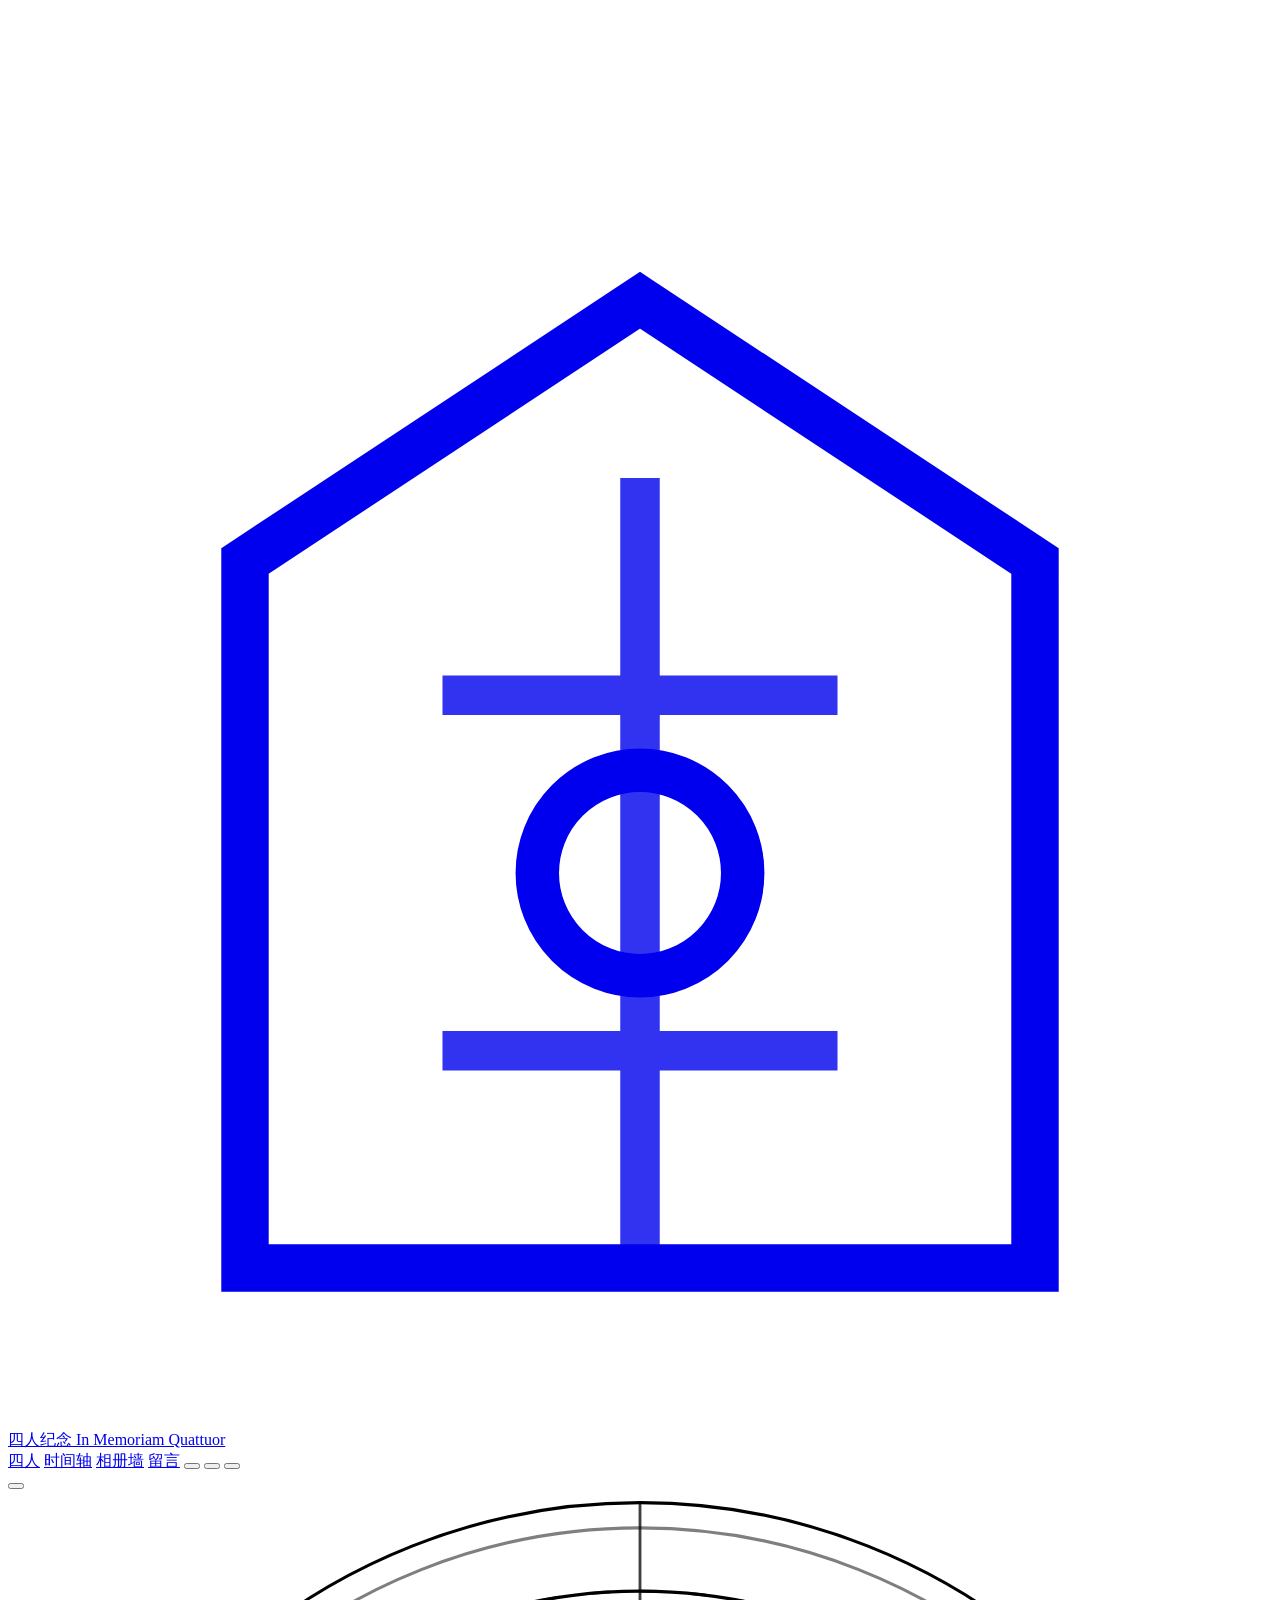
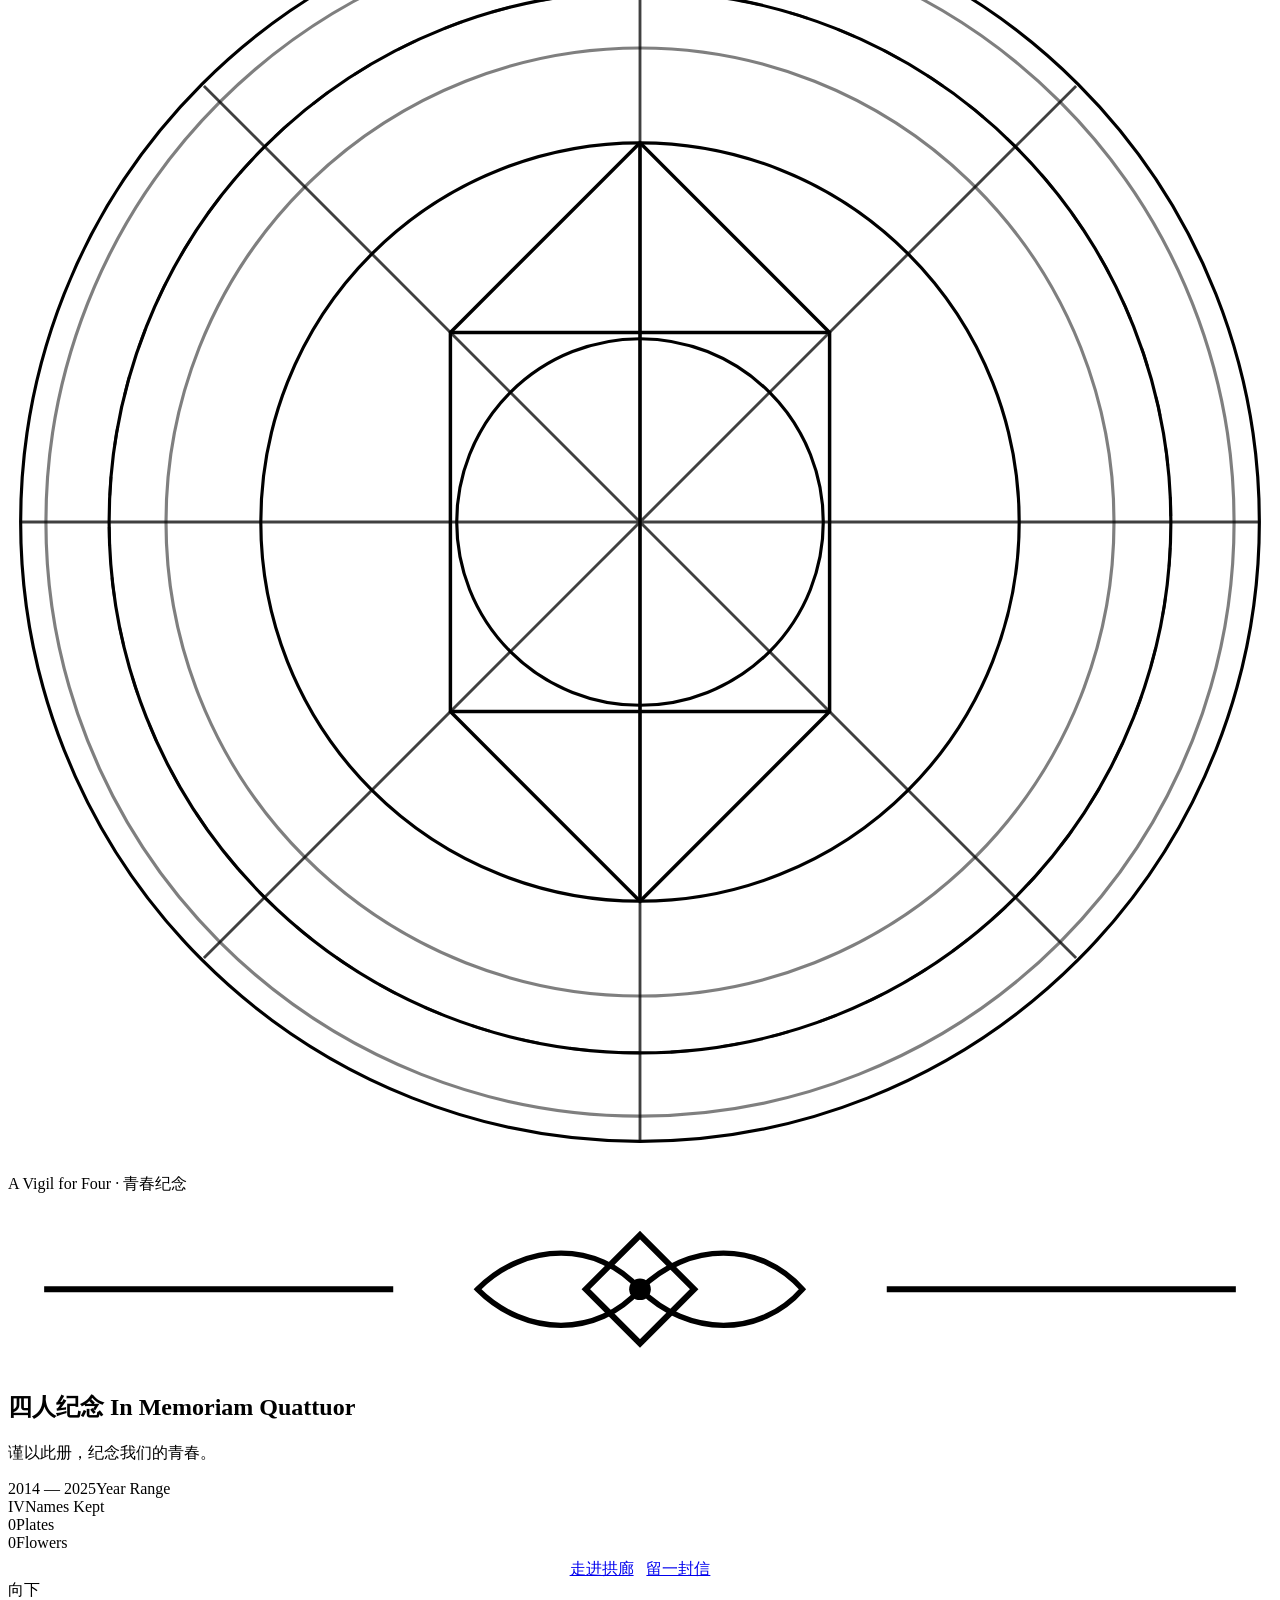
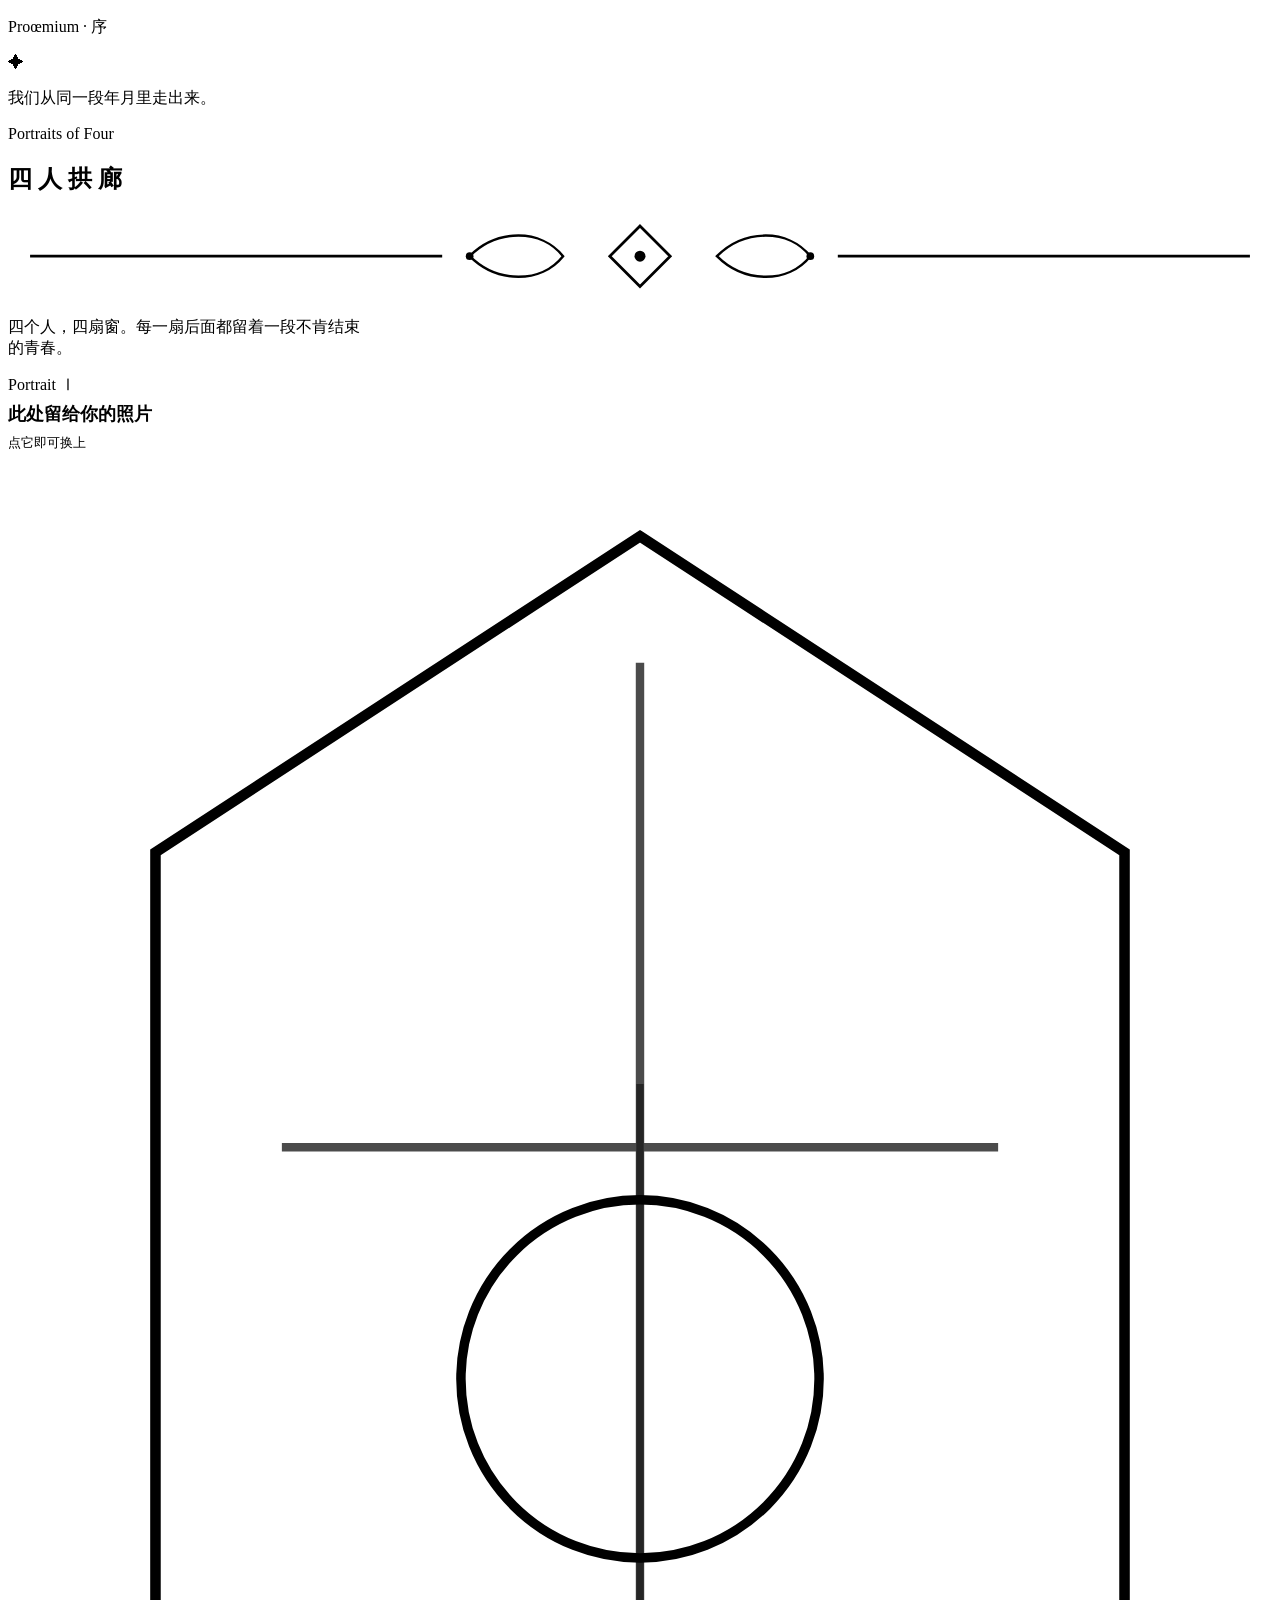
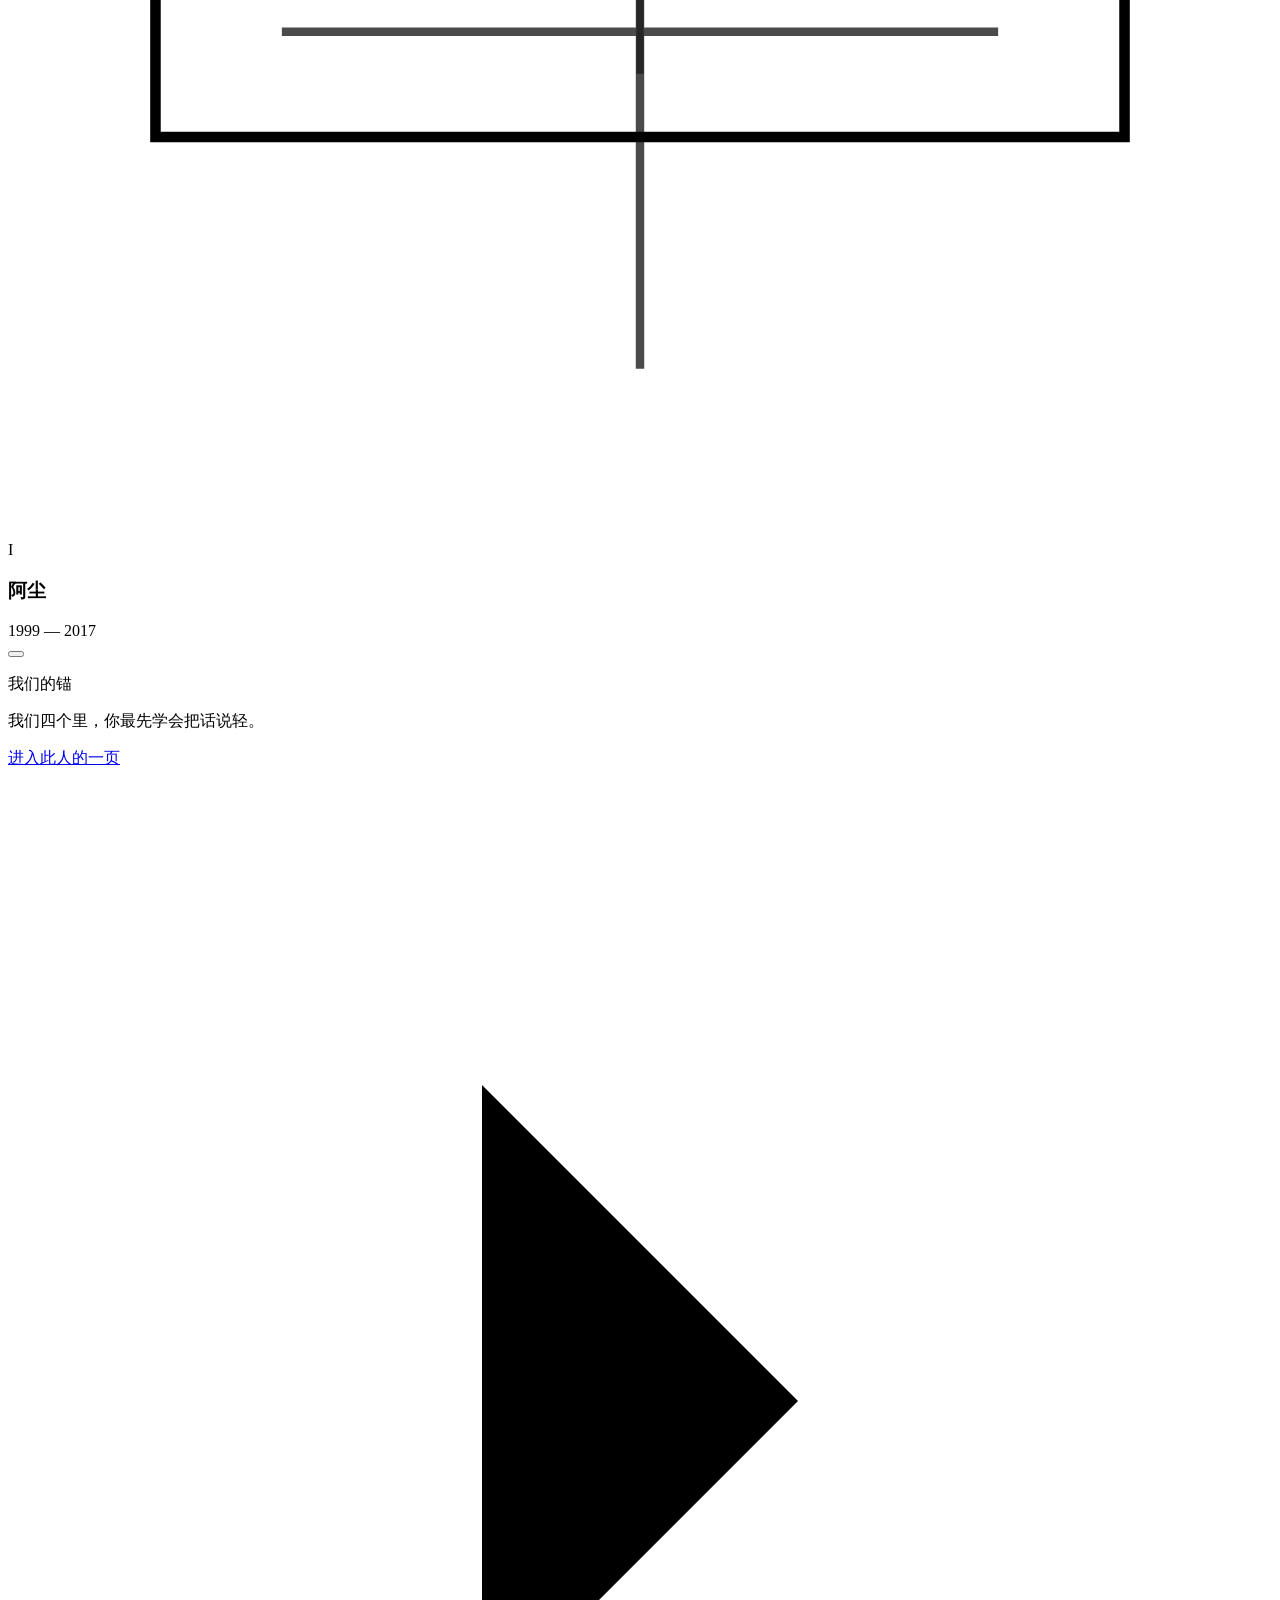
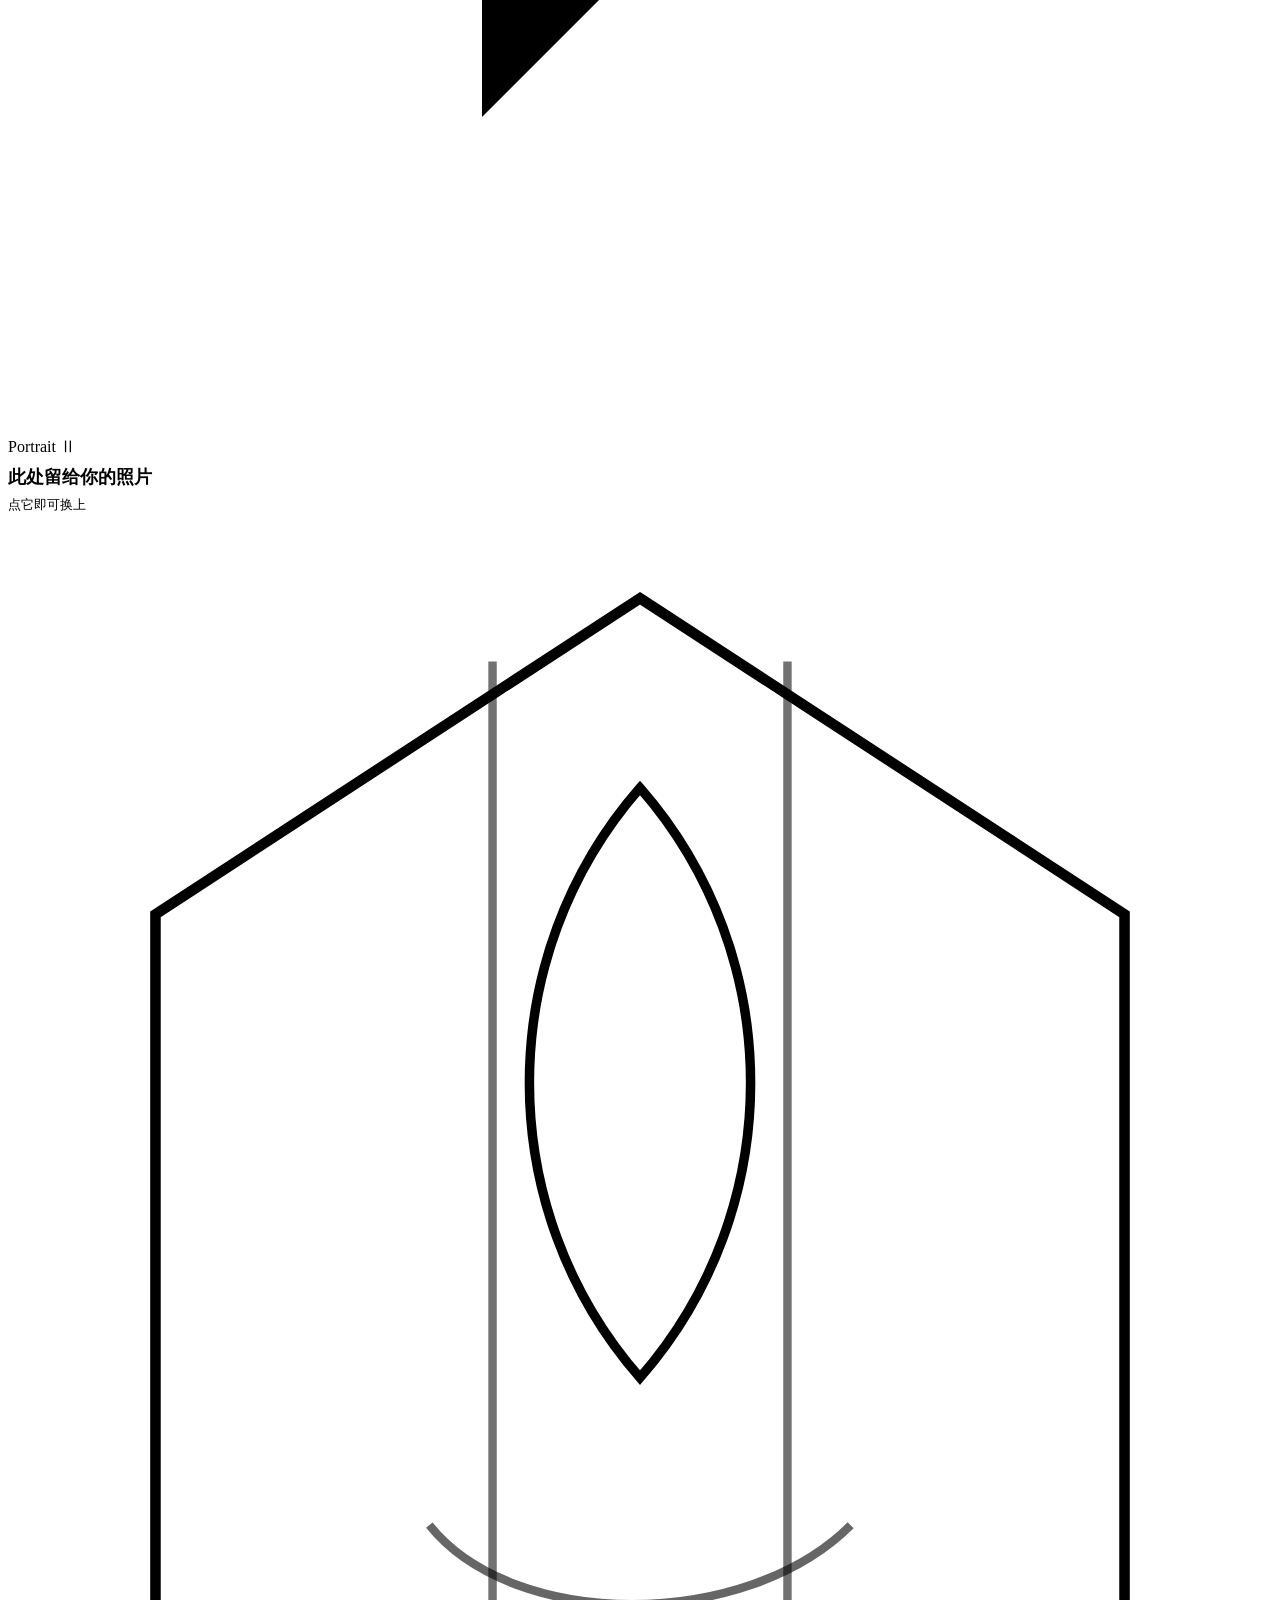
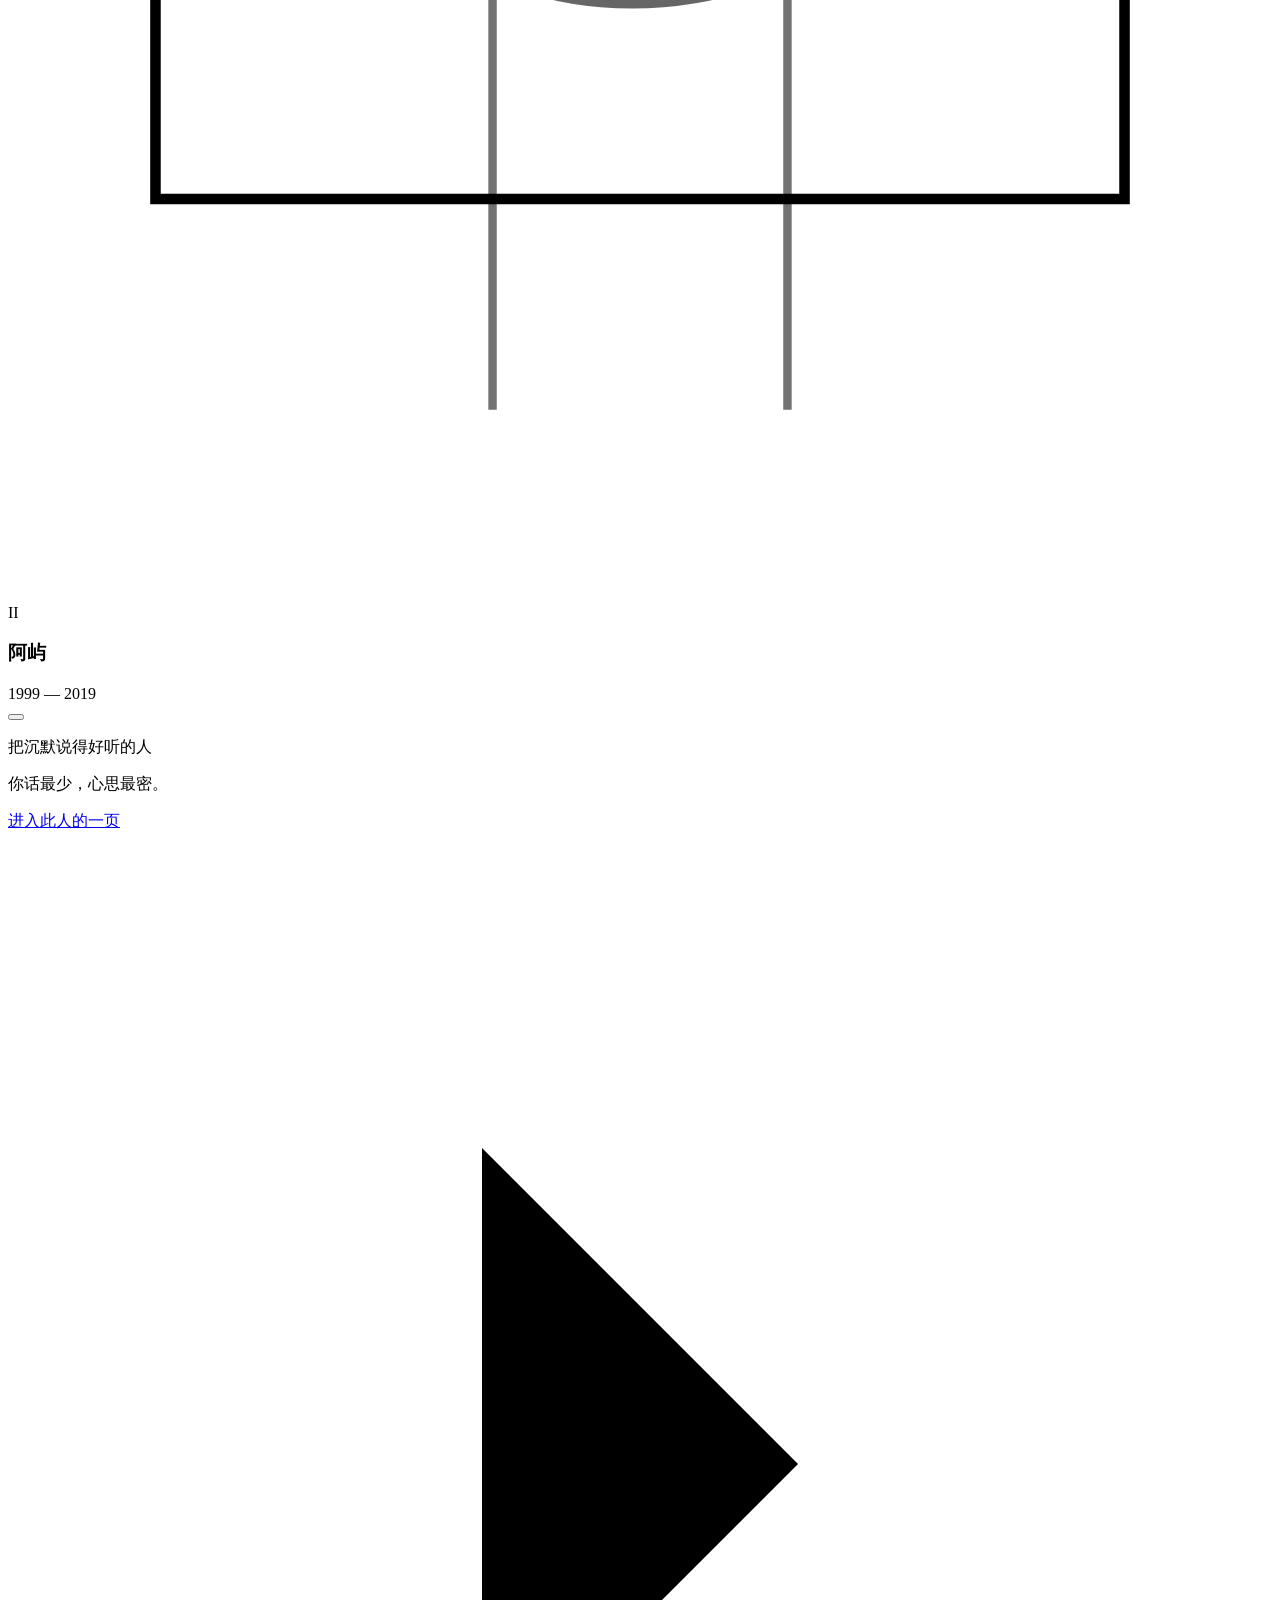
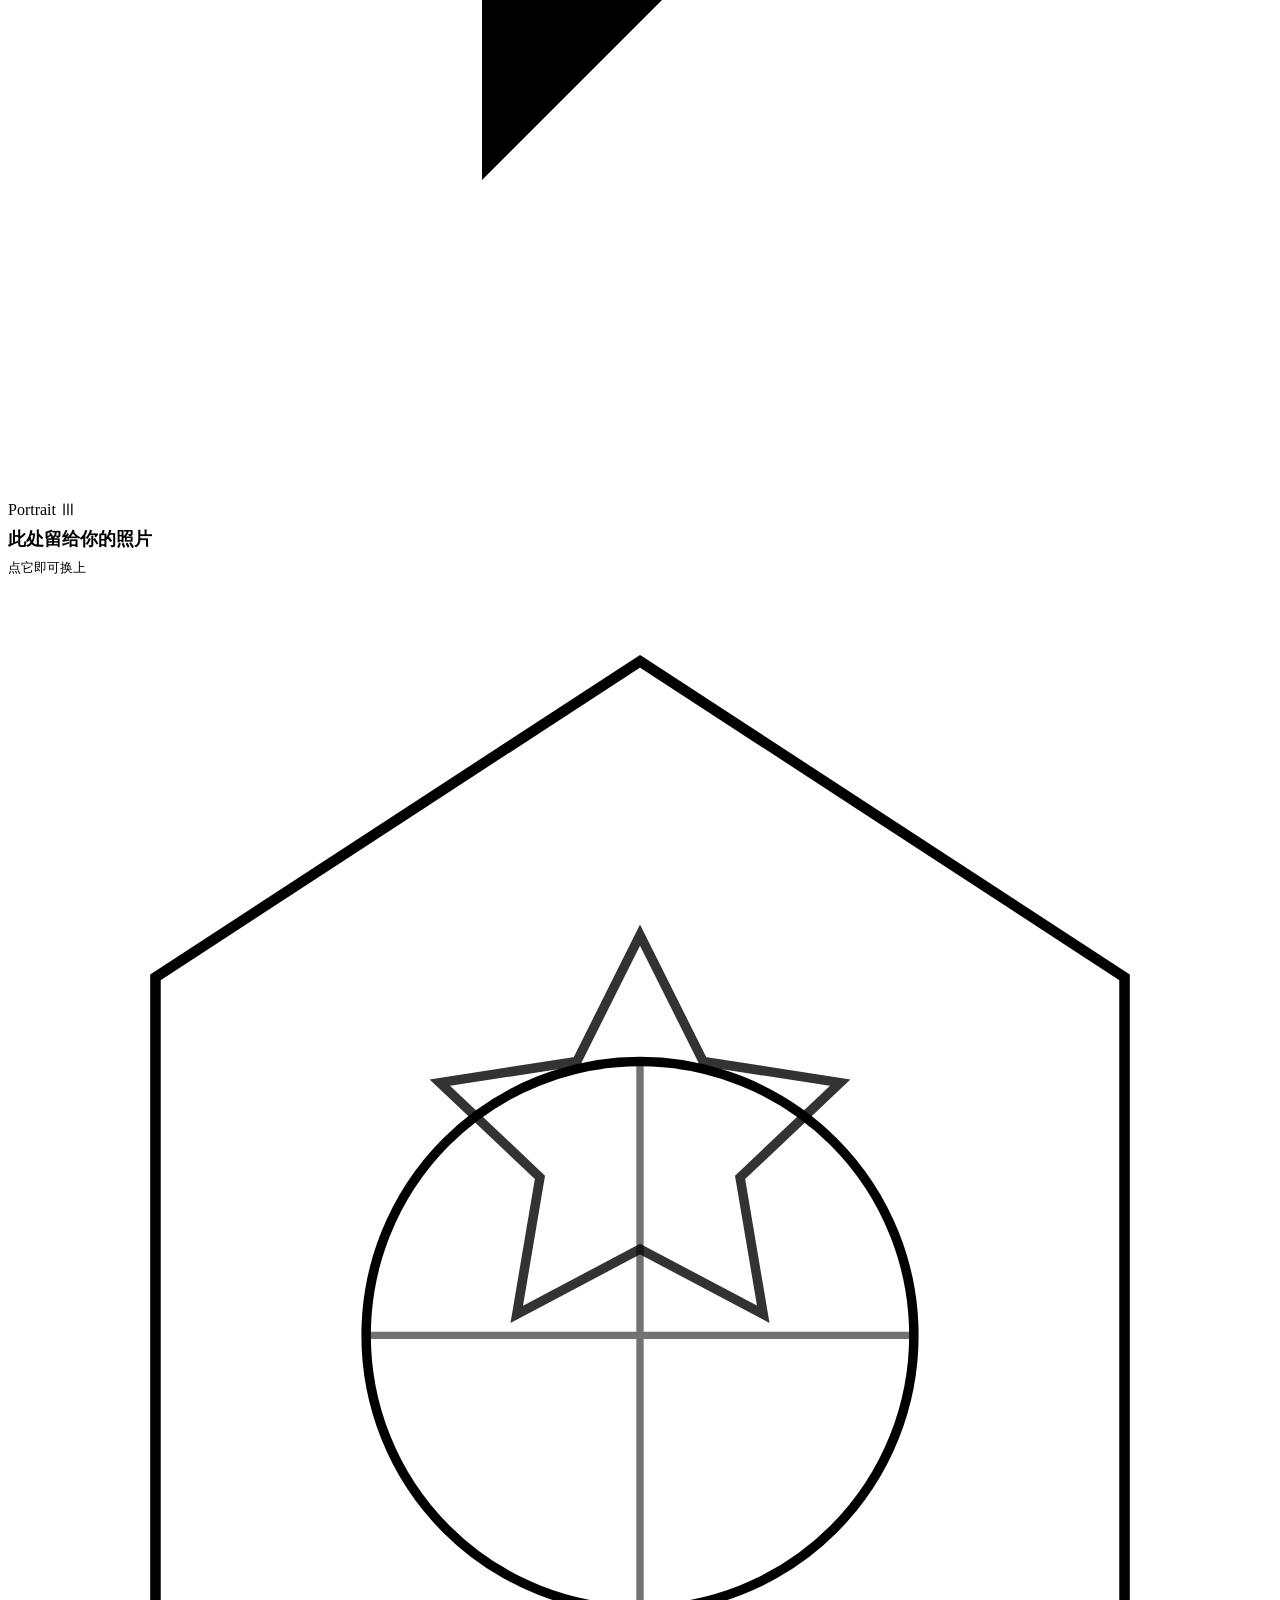
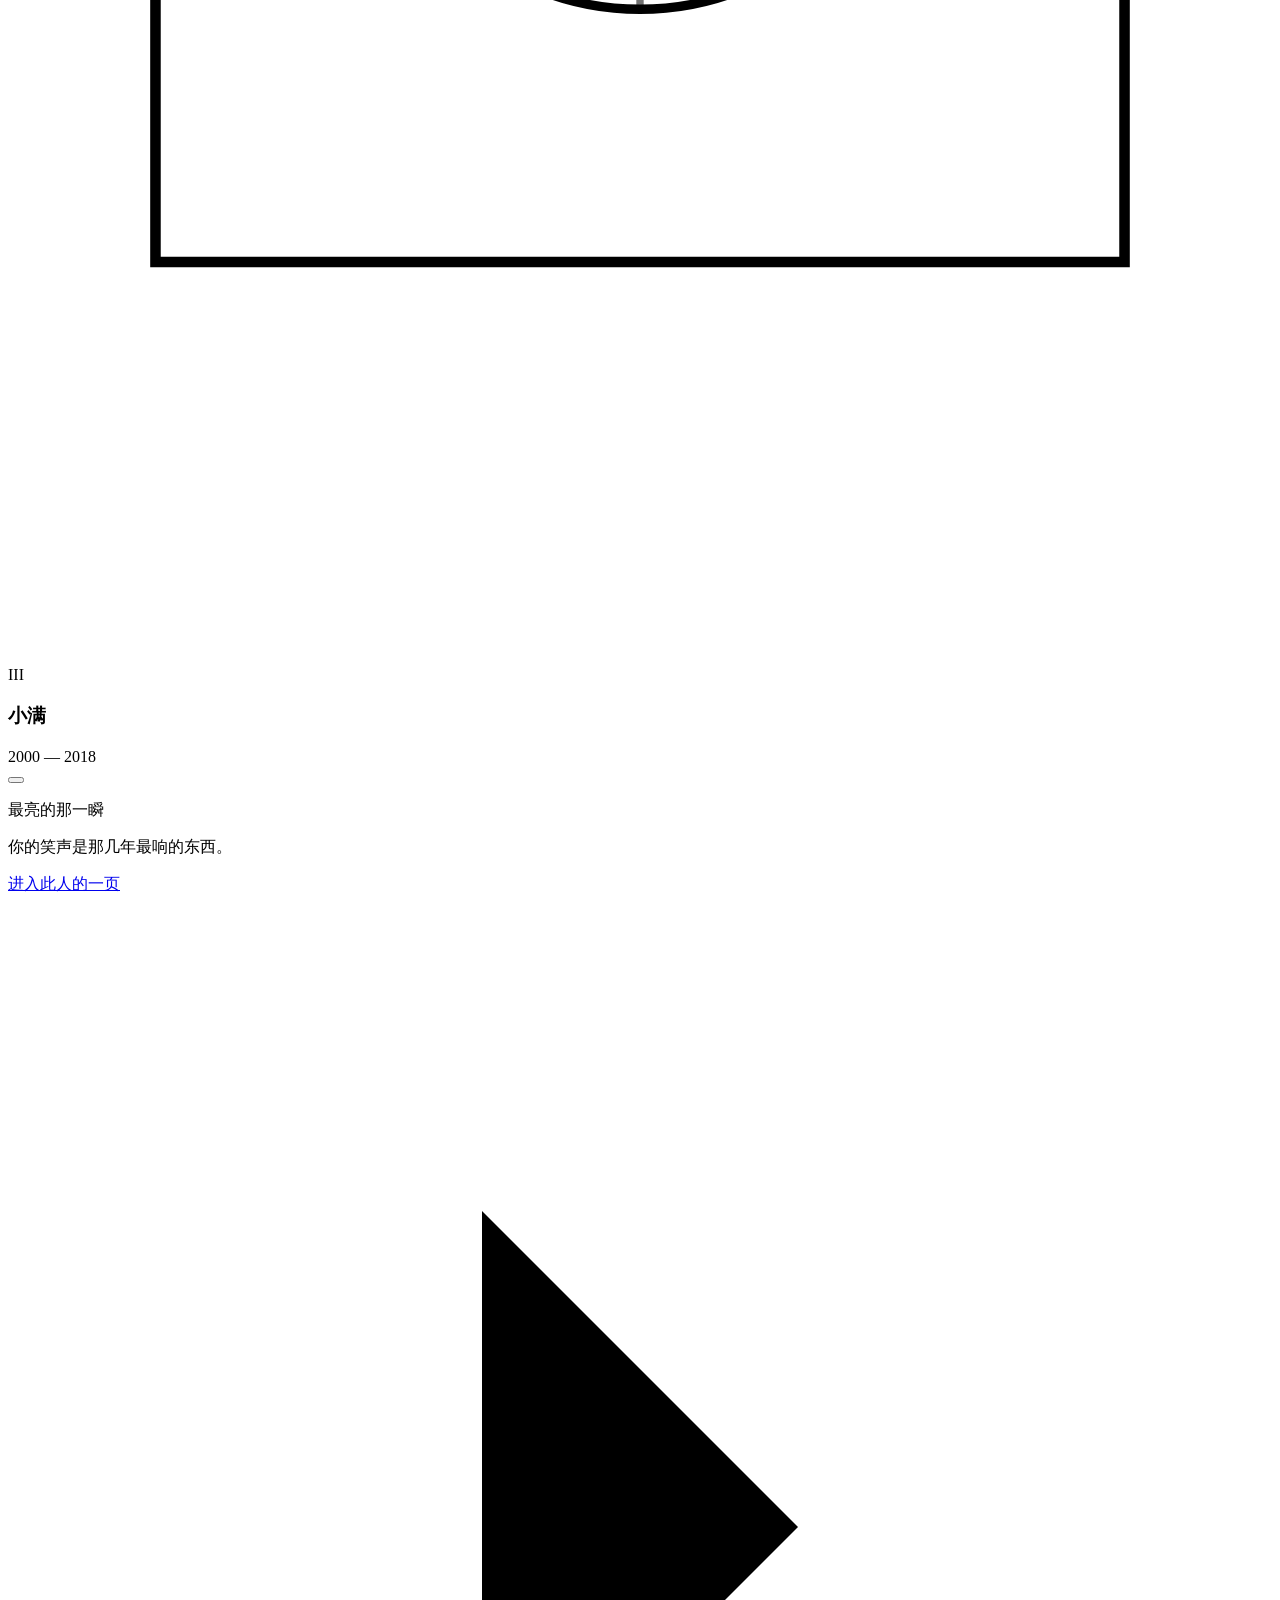
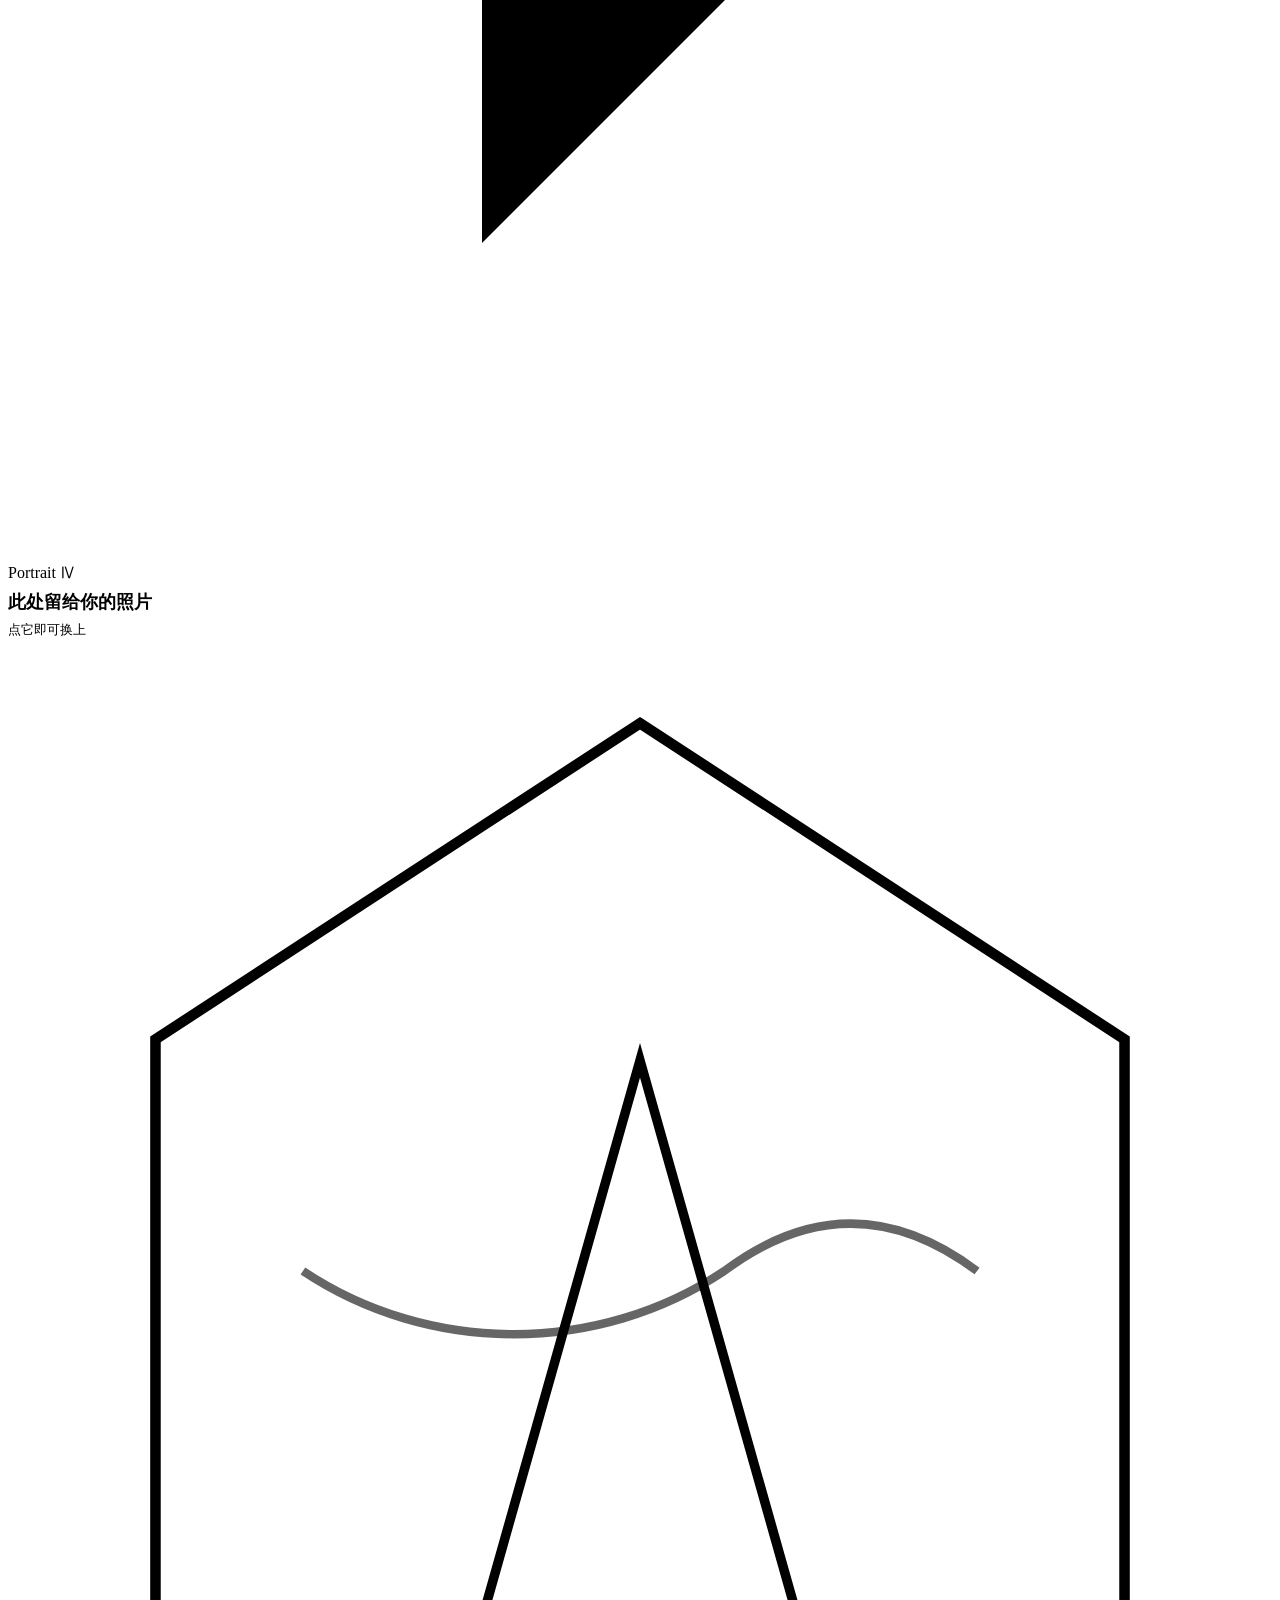
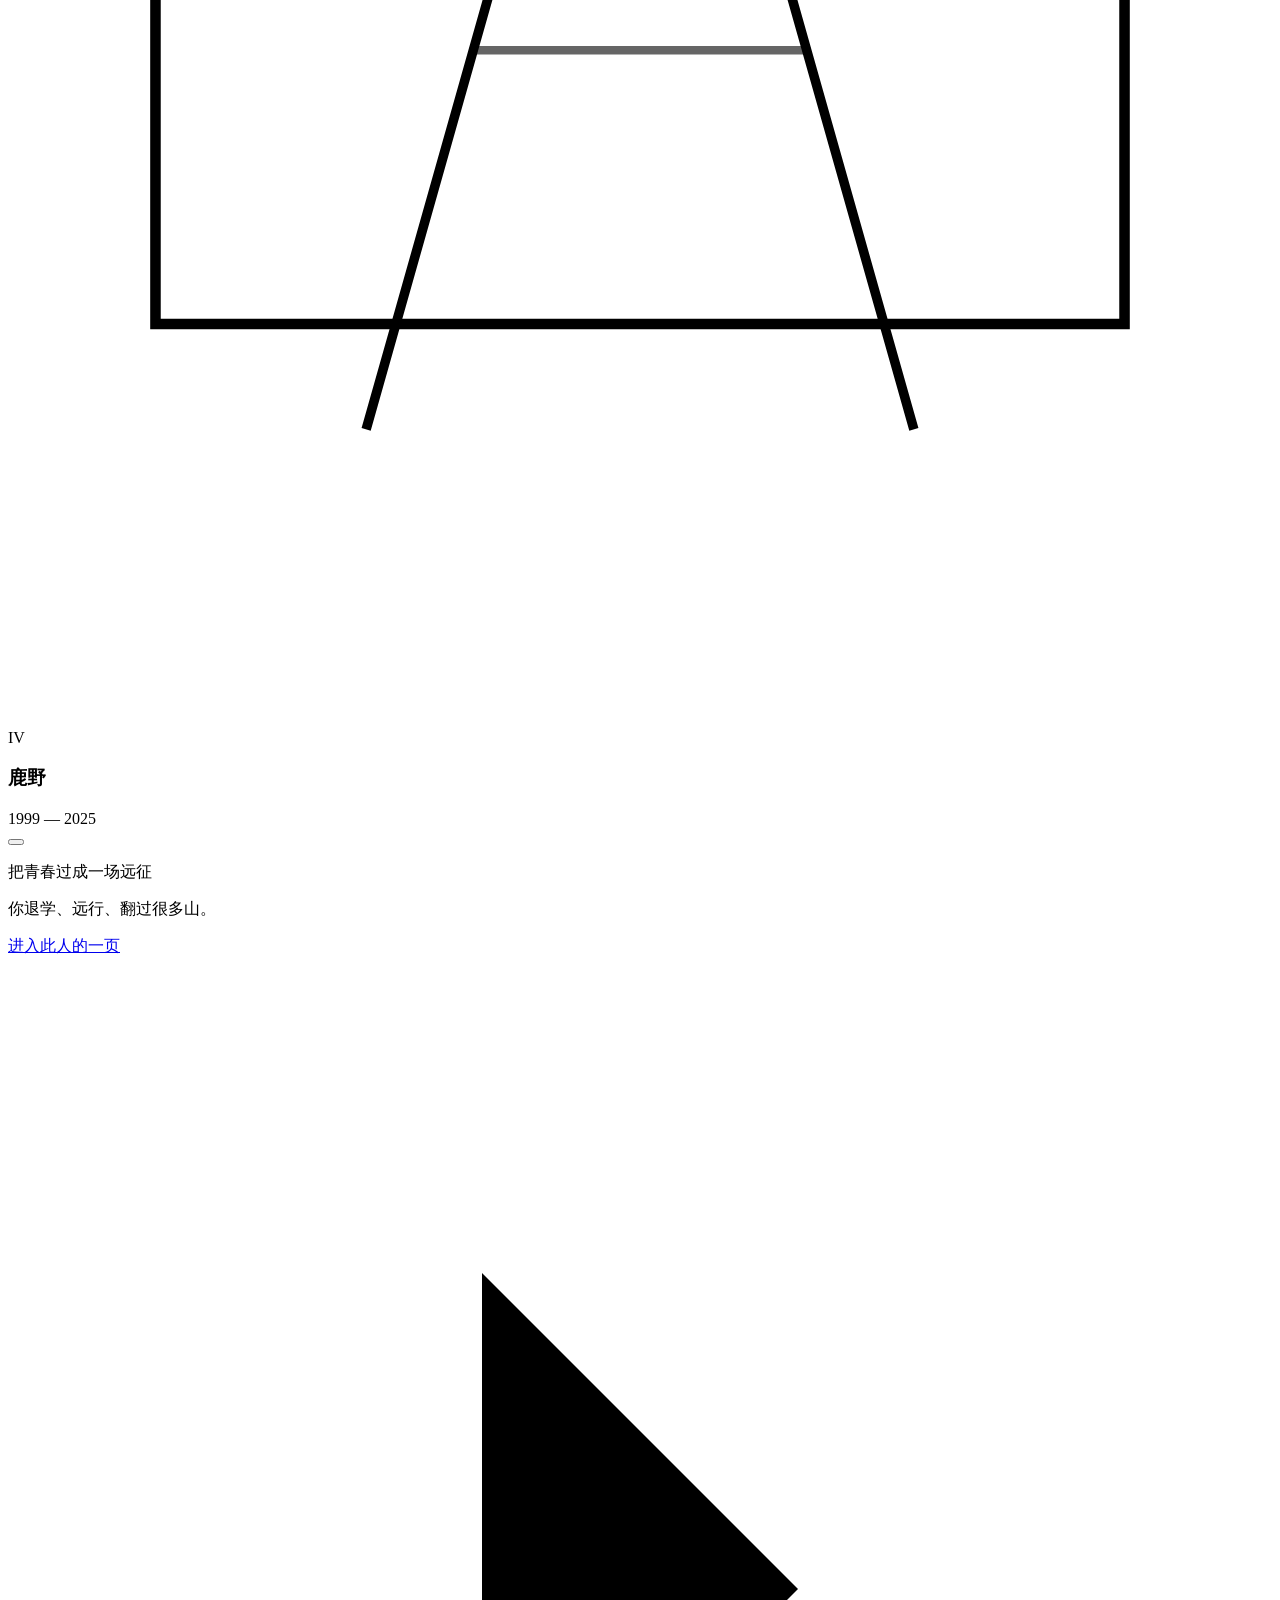
==== index.html @ 2986ec38 "四人纪念：哥特维多利亚风格的四人青春纪念站 纯静态、零依赖、可离线运行。包含四人拱廊、共同时间轴、瀑布相册墙、 留言与献花、个人页（肖像 / 专属时间轴 / 私人影音 / 唱片机）。  - 文字均可在" ====
<!DOCTYPE html>
<html lang="zh-CN" data-theme="dark">
<head>
<meta charset="utf-8">
<meta name="viewport" content="width=device-width, initial-scale=1">
<title>四人纪念 · 青春纪念册</title>
<meta name="description" content="为四个人、一段青春而建的纪念册：时间轴、相册墙、留言与献花。哥特维多利亚风格，可自行上传照片、视频与音乐。">
<meta name="color-scheme" content="dark light">
<link rel="icon" href="data:image/svg+xml,%3Csvg xmlns='http://www.w3.org/2000/svg' viewBox='0 0 32 32'%3E%3Crect width='32' height='32' fill='%2308070a'/%3E%3Cpath d='M16 5l9 6v16H7V11z' fill='none' stroke='%23c3a05a' stroke-width='1.4'/%3E%3Cpath d='M16 9v18M12 14h8' stroke='%23c3a05a' stroke-width='1.2'/%3E%3C/svg%3E">
<link rel="stylesheet" href="assets/css/fonts.css">
<link rel="stylesheet" href="assets/css/theme.css">
<link rel="stylesheet" href="assets/css/pages.css">
</head>
<body data-page="home">

<!-- ── 氛围层：烛光 / 浮尘 / 暗角 / 颗粒 ───────────────────────────── -->
<div class="lamp" aria-hidden="true"></div>
<canvas class="dust" aria-hidden="true"></canvas>
<div class="vignette" aria-hidden="true"></div>
<div class="grain" aria-hidden="true"></div>

<!-- ── 页头 ─────────────────────────────────────────────────────────── -->
<header class="masthead">
  <a class="brand" href="#top" aria-label="回到页首">
    <svg class="brand__mark" viewBox="0 0 32 32" aria-hidden="true">
      <path d="M16 3.5l10 6.6V28H6V10.1z" fill="none" stroke="currentColor" stroke-width="1.2"/>
      <path d="M16 8v20M11 13.5h10M11 22.5h10" stroke="currentColor" stroke-width="1" opacity=".8"/>
      <circle cx="16" cy="18" r="2.6" fill="none" stroke="currentColor" stroke-width="1.1"/>
    </svg>
    <span class="brand__txt">
      <span class="brand__cn" data-text="site.title">四人纪念</span>
      <span class="brand__en" data-text="site.titleEn">In Memoriam Quattuor</span>
    </span>
  </a>

  <nav class="nav" aria-label="主要导航">
    <a href="#four">四人</a>
    <a href="#timeline">时间轴</a>
    <a href="#gallery">相册墙</a>
    <a href="#letters">留言</a>
    <span class="nav__tools">
      <button class="icon-btn" type="button" data-ambient aria-label="管风琴氛围音（开关）"></button>
      <button class="icon-btn" type="button" data-theme-toggle aria-label="明暗主题"></button>
      <button class="icon-btn" type="button" data-edit-toggle aria-label="进入编辑模式"></button>
    </span>
  </nav>
  <button class="icon-btn nav__toggle" type="button" data-nav-toggle aria-label="展开导航"></button>
</header>

<main id="top">

  <!-- ── 首屏 ──────────────────────────────────────────────────────── -->
  <section class="hero">
    <div class="hero__bg" aria-hidden="true"></div>
    <svg class="hero__rose" viewBox="0 0 400 400" aria-hidden="true">
      <g fill="none" stroke="currentColor" stroke-width="1">
        <circle cx="200" cy="200" r="196"/><circle cx="200" cy="200" r="168"/><circle cx="200" cy="200" r="120"/><circle cx="200" cy="200" r="58"/>
        <circle cx="200" cy="200" r="188" stroke-opacity=".5"/><circle cx="200" cy="200" r="150" stroke-opacity=".5"/>
      </g>
      <g fill="none" stroke="currentColor" stroke-width=".9" stroke-opacity=".75">
        <path d="M200 4v392M4 200h392M62 62l276 276M338 62L62 338"/>
        <path d="M200 32a168 168 0 0 1 168 168 168 168 0 0 1-168 168A168 168 0 0 1 32 200 168 168 0 0 1 200 32Z" stroke-dasharray="6 10"/>
      </g>
      <g fill="none" stroke="currentColor" stroke-width="1.1">
        <path d="M200 80l60 60v120l-60 60-60-60V140z"/>
        <path d="M200 80v240M140 140h120M140 260h120"/>
      </g>
    </svg>

    <div class="hero__inner">
      <p class="eyebrow" data-text="site.eyebrow">A Vigil for Four · 青春纪念</p>

      <div class="orn orn--sm" aria-hidden="true">
        <svg viewBox="0 0 210 26">
          <path class="draw" d="M6 13h58M146 13h58" fill="none" stroke="currentColor" stroke-width="1"/>
          <path class="draw" d="M105 4l9 9-9 9-9-9z" fill="none" stroke="currentColor" stroke-width="1"/>
          <path class="draw draw--slow" d="M78 13c8-8 20-8 27 0-7 8-19 8-27 0ZM105 13c8-8 20-8 27 0-7 8-19 8-27 0Z" fill="none" stroke="currentColor" stroke-width=".9"/>
          <circle class="spark" cx="105" cy="13" r="1.8" fill="currentColor"/>
        </svg>
      </div>

      <h1 class="display display--xl display--gold hero__title">
        <span class="line" data-text="site.title">四人纪念</span>
        <span class="line line--2" data-text="site.titleEn">In Memoriam Quattuor</span>
      </h1>

      <p class="lead hero__lead" data-text="site.heroVerse">
        谨以此册，纪念我们的青春。
      </p>

      <div class="hero__meta">
        <div class="stat"><span class="stat__n" data-text="site.years">2014 — 2025</span><span class="stat__k">Year Range</span></div>
        <div class="stat"><span class="stat__n">IV</span><span class="stat__k">Names Kept</span></div>
        <div class="stat"><span class="stat__n" data-count-of="media">0</span><span class="stat__k">Plates</span></div>
        <div class="stat"><span class="stat__n" data-count-of="flowers">0</span><span class="stat__k">Flowers</span></div>
      </div>

      <div class="hero__actions" style="display:flex;gap:.8rem;flex-wrap:wrap;justify-content:center;margin-top:.4rem">
        <a class="btn btn--solid" href="#four">走进拱廊</a>
        <a class="btn btn--ghost" href="#letters">留一封信</a>
      </div>
    </div>

    <div class="scroll-cue" aria-hidden="true"><span class="mono">向下</span><span class="stem"></span></div>
  </section>

  <!-- ── 序 ──────────────────────────────────────────────────────── -->
  <section class="section section--tight">
    <div class="wrap wrap--narrow txt-center reveal">
      <p class="mono">Proœmium · 序</p>
      <div class="fleuron" aria-hidden="true">✦</div>
      <p class="lead lede-drop" data-text="site.story" style="text-align:left">
        我们从同一段年月里走出来。
      </p>
    </div>
  </section>

  <!-- ── 四人拱廊 ────────────────────────────────────────────────── -->
  <section class="section" id="four">
    <div class="wrap wrap--wide">
      <div class="section__head reveal">
        <p class="eyebrow">Portraits of Four</p>
        <h2 class="display display--lg display--gold">四 人 拱 廊</h2>
        <div class="orn" aria-hidden="true">
          <svg viewBox="0 0 460 30">
            <path class="draw" d="M8 15h150M302 15h150" fill="none" stroke="currentColor" stroke-width="1"/>
            <path class="draw" d="M230 4l11 11-11 11-11-11z" fill="none" stroke="currentColor" stroke-width="1"/>
            <path class="draw draw--slow" d="M168 15c10-10 26-10 34 0-8 10-24 10-34 0ZM258 15c10-10 26-10 34 0-8 10-24 10-34 0Z" fill="none" stroke="currentColor" stroke-width=".9"/>
            <circle class="spark" cx="230" cy="15" r="2" fill="currentColor"/>
            <circle class="spark spark--2" cx="168" cy="15" r="1.4" fill="currentColor"/>
            <circle class="spark spark--3" cx="292" cy="15" r="1.4" fill="currentColor"/>
          </svg>
        </div>
        <p class="lead" style="max-width:44ch">四个人，四扇窗。每一扇后面都留着一段不肯结束的青春。</p>
      </div>

      <div class="gallery">
        <!-- Ⅰ -->
        <div class="gallery__item reveal reveal--scale" data-index="Ⅰ">
          <article class="card">
            <div class="card__arch arch framed" data-portrait="p1" role="img" aria-label="阿尘的肖像位">
              <span class="corner tr"></span><span class="corner bl"></span>
              <div class="arch__media photo-filter" data-portrait-media>
                <div class="arch__empty" data-portrait-hint>
                  <div>
                    <div class="mono">Portrait Ⅰ</div>
                    <strong class="inscription" style="font-size:1.1rem;display:block;margin:.4rem 0">此处留给你的照片</strong>
                    <small class="mono">点它即可换上</small>
                  </div>
                </div>
              </div>
              <svg class="card__glyph" viewBox="0 0 120 160" aria-hidden="true">
                <path d="M60 8l46 30v84H14V38z" fill="none" stroke="currentColor" stroke-width="1"/>
                <path d="M60 20v124M26 66h68M26 112h68" stroke="currentColor" stroke-width=".8" opacity=".7"/>
                <circle cx="60" cy="88" r="17" fill="none" stroke="currentColor" stroke-width=".9"/>
                <path d="M60 60v56" stroke="currentColor" stroke-width=".7" opacity=".5"/>
              </svg>
              <div class="card__veil"></div>
              <div class="card__nameplate">
                <div class="card__num rom" data-text="people.p1.sigil">I</div>
                <h3 class="card__name" data-edit="people.p1.name" data-single>阿尘</h3>
                <div class="card__name-en"><span data-text="people.p1.dates">1999 — 2017</span></div>
              </div>
              <button class="icon-btn card__edit" type="button" data-portrait-edit="p1" aria-label="更换这张肖像"></button>
            </div>
            <div class="card__body">
              <p class="card__epithet" data-edit="people.p1.epithet" data-single>我们的锚</p>
              <p class="card__words" data-edit="people.p1.words">我们四个里，你最先学会把话说轻。</p>
              <div class="card__foot">
                <a class="card__link" href="person.html?id=p1">进入此人的一页 <svg class="ico" viewBox="0 0 24 24" aria-hidden="true"><path d="M9 6l6 6-6 6"/></svg></a>
              </div>
            </div>
          </article>
        </div>

        <!-- Ⅱ -->
        <div class="gallery__item reveal reveal--scale" data-index="Ⅱ">
          <article class="card">
            <div class="card__arch arch framed" data-portrait="p2" role="img" aria-label="阿屿的肖像位">
              <span class="corner tr"></span><span class="corner bl"></span>
              <div class="arch__media photo-filter" data-portrait-media>
                <div class="arch__empty" data-portrait-hint>
                  <div>
                    <div class="mono">Portrait Ⅱ</div>
                    <strong class="inscription" style="font-size:1.1rem;display:block;margin:.4rem 0">此处留给你的照片</strong>
                    <small class="mono">点它即可换上</small>
                  </div>
                </div>
              </div>
              <svg class="card__glyph" viewBox="0 0 120 160" aria-hidden="true">
                <path d="M60 8l46 30v84H14V38z" fill="none" stroke="currentColor" stroke-width="1"/>
                <path d="M46 14v128M74 14v128" stroke="currentColor" stroke-width=".8" opacity=".55"/>
                <path d="M60 26c14 16 14 40 0 56-14-16-14-40 0-56Z" fill="none" stroke="currentColor" stroke-width=".9"/>
                <path d="M40 96c8 10 30 10 40 0" fill="none" stroke="currentColor" stroke-width=".8" opacity=".6"/>
              </svg>
              <div class="card__veil"></div>
              <div class="card__nameplate">
                <div class="card__num rom" data-text="people.p2.sigil">II</div>
                <h3 class="card__name" data-edit="people.p2.name" data-single>阿屿</h3>
                <div class="card__name-en"><span data-text="people.p2.dates">1999 — 2019</span></div>
              </div>
              <button class="icon-btn card__edit" type="button" data-portrait-edit="p2" aria-label="更换这张肖像"></button>
            </div>
            <div class="card__body">
              <p class="card__epithet" data-edit="people.p2.epithet" data-single>把沉默说得好听的人</p>
              <p class="card__words" data-edit="people.p2.words">你话最少，心思最密。</p>
              <div class="card__foot">
                <a class="card__link" href="person.html?id=p2">进入此人的一页 <svg class="ico" viewBox="0 0 24 24" aria-hidden="true"><path d="M9 6l6 6-6 6"/></svg></a>
              </div>
            </div>
          </article>
        </div>

        <!-- Ⅲ -->
        <div class="gallery__item reveal reveal--scale" data-index="Ⅲ">
          <article class="card">
            <div class="card__arch arch framed" data-portrait="p3" role="img" aria-label="小满的肖像位">
              <span class="corner tr"></span><span class="corner bl"></span>
              <div class="arch__media photo-filter" data-portrait-media>
                <div class="arch__empty" data-portrait-hint>
                  <div>
                    <div class="mono">Portrait Ⅲ</div>
                    <strong class="inscription" style="font-size:1.1rem;display:block;margin:.4rem 0">此处留给你的照片</strong>
                    <small class="mono">点它即可换上</small>
                  </div>
                </div>
              </div>
              <svg class="card__glyph" viewBox="0 0 120 160" aria-hidden="true">
                <path d="M60 8l46 30v84H14V38z" fill="none" stroke="currentColor" stroke-width="1"/>
                <circle cx="60" cy="72" r="26" fill="none" stroke="currentColor" stroke-width=".9"/>
                <path d="M60 46v52M34 72h52" stroke="currentColor" stroke-width=".7" opacity=".55"/>
                <path d="M60 34l6 12 13 2-9.5 9 2.2 13-11.7-6.2L48.3 70l2.2-13-9.5-9 13-2z" fill="none" stroke="currentColor" stroke-width=".9" opacity=".8"/>
              </svg>
              <div class="card__veil"></div>
              <div class="card__nameplate">
                <div class="card__num rom" data-text="people.p3.sigil">III</div>
                <h3 class="card__name" data-edit="people.p3.name" data-single>小满</h3>
                <div class="card__name-en"><span data-text="people.p3.dates">2000 — 2018</span></div>
              </div>
              <button class="icon-btn card__edit" type="button" data-portrait-edit="p3" aria-label="更换这张肖像"></button>
            </div>
            <div class="card__body">
              <p class="card__epithet" data-edit="people.p3.epithet" data-single>最亮的那一瞬</p>
              <p class="card__words" data-edit="people.p3.words">你的笑声是那几年最响的东西。</p>
              <div class="card__foot">
                <a class="card__link" href="person.html?id=p3">进入此人的一页 <svg class="ico" viewBox="0 0 24 24" aria-hidden="true"><path d="M9 6l6 6-6 6"/></svg></a>
              </div>
            </div>
          </article>
        </div>

        <!-- Ⅳ -->
        <div class="gallery__item reveal reveal--scale" data-index="Ⅳ">
          <article class="card">
            <div class="card__arch arch framed" data-portrait="p4" role="img" aria-label="鹿野的肖像位">
              <span class="corner tr"></span><span class="corner bl"></span>
              <div class="arch__media photo-filter" data-portrait-media>
                <div class="arch__empty" data-portrait-hint>
                  <div>
                    <div class="mono">Portrait Ⅳ</div>
                    <strong class="inscription" style="font-size:1.1rem;display:block;margin:.4rem 0">此处留给你的照片</strong>
                    <small class="mono">点它即可换上</small>
                  </div>
                </div>
              </div>
              <svg class="card__glyph" viewBox="0 0 120 160" aria-hidden="true">
                <path d="M60 8l46 30v84H14V38z" fill="none" stroke="currentColor" stroke-width="1"/>
                <path d="M34 132L60 40l26 92" fill="none" stroke="currentColor" stroke-width=".9"/>
                <path d="M44 96h32" stroke="currentColor" stroke-width=".8" opacity=".6"/>
                <path d="M28 60c12 8 28 8 40 0 8-6 16-6 24 0" fill="none" stroke="currentColor" stroke-width=".8" opacity=".6"/>
              </svg>
              <div class="card__veil"></div>
              <div class="card__nameplate">
                <div class="card__num rom" data-text="people.p4.sigil">IV</div>
                <h3 class="card__name" data-edit="people.p4.name" data-single>鹿野</h3>
                <div class="card__name-en"><span data-text="people.p4.dates">1999 — 2025</span></div>
              </div>
              <button class="icon-btn card__edit" type="button" data-portrait-edit="p4" aria-label="更换这张肖像"></button>
            </div>
            <div class="card__body">
              <p class="card__epithet" data-edit="people.p4.epithet" data-single>把青春过成一场远征</p>
              <p class="card__words" data-edit="people.p4.words">你退学、远行、翻过很多山。</p>
              <div class="card__foot">
                <a class="card__link" href="person.html?id=p4">进入此人的一页 <svg class="ico" viewBox="0 0 24 24" aria-hidden="true"><path d="M9 6l6 6-6 6"/></svg></a>
              </div>
            </div>
          </article>
        </div>
      </div>
    </div>
  </section>

  <!-- ── 时间轴 ──────────────────────────────────────────────────── -->
  <section class="section" id="timeline">
    <div class="wrap">
      <div class="section__head reveal">
        <p class="eyebrow">Chronicle</p>
        <h2 class="display display--lg display--gold">共 同 的 时 间 轴</h2>
        <div class="fleuron" aria-hidden="true">✦ ✦ ✦</div>
        <p class="lead" style="max-width:46ch">从十五岁到如今，那些我们以为很平常的日子，后来都成了唯一的证据。</p>
      </div>

      <div class="tracker" data-tracker>
        <span class="tracker-bar" data-tracker-fill aria-hidden="true"></span>
        <div class="tracker__list" data-timeline></div>
      </div>
    </div>
  </section>

  <!-- ── 相册墙 ──────────────────────────────────────────────────── -->
  <section class="section" id="gallery">
    <div class="wrap wrap--wide">
      <div class="section__head reveal">
        <p class="eyebrow">The Wall of Plates</p>
        <h2 class="display display--lg display--gold">相 册 墙</h2>
        <div class="orn" aria-hidden="true">
          <svg viewBox="0 0 460 30">
            <path class="draw" d="M8 15h150M302 15h150" fill="none" stroke="currentColor" stroke-width="1"/>
            <path class="draw" d="M230 4l11 11-11 11-11-11z" fill="none" stroke="currentColor" stroke-width="1"/>
            <path class="draw draw--slow" d="M168 15c10-10 26-10 34 0-8 10-24 10-34 0ZM258 15c10-10 26-10 34 0-8 10-24 10-34 0Z" fill="none" stroke="currentColor" stroke-width=".9"/>
            <circle class="spark" cx="230" cy="15" r="2" fill="currentColor"/>
          </svg>
        </div>
        <p class="lead" style="max-width:46ch">照片、视频、随手拍的废片 —— 都放上来。这里没有构图，只有当时。</p>
      </div>

      <div class="wall-bar reveal">
        <span class="chip chip--gold"><span data-count-of="media">0</span> 件已收藏</span>
        <span class="mono">照片与视频只保存在你自己的浏览器中 · 不会上传到任何服务器</span>
        <span class="spacer"></span>
        <button class="btn btn--sm" type="button" data-wall-upload>上传影像</button>
      </div>

      <div class="wall" data-wall></div>
    </div>
  </section>

  <!-- ── 留言与献花 ──────────────────────────────────────────────── -->
  <section class="section" id="letters">
    <div class="wrap">
      <div class="section__head reveal">
        <p class="eyebrow">Letters &amp; Flowers</p>
        <h2 class="display display--lg display--gold">留 言 与 献 花</h2>
        <div class="fleuron" aria-hidden="true">❦</div>
        <p class="lead" style="max-width:46ch">想说却没说出口的话，写在这里；也可以只是献一朵花。</p>
      </div>

      <div class="board">
        <div class="notes" data-notes></div>

        <aside class="plate framed reveal">
          <span class="corner tr"></span><span class="corner bl"></span>
          <p class="eyebrow" style="text-align:center">Write a Letter</p>
          <h3 class="display display--md" style="text-align:center;margin:.5rem 0 1.2rem">留 一 封 信</h3>
          <form class="letter-form" data-letter-form autocomplete="off">
            <div class="field__row">
              <div class="field">
                <label for="who">署名</label>
                <input id="who" name="who" type="text" maxlength="24" placeholder="可以匿名">
              </div>
              <div class="field">
                <label for="to">写给</label>
                <select id="to" name="to">
                  <option value="">所有人</option>
                  <option value="p1">阿尘</option>
                  <option value="p2">阿屿</option>
                  <option value="p3">小满</option>
                  <option value="p4">鹿野</option>
                </select>
              </div>
            </div>
            <div class="field">
              <label for="what">信文</label>
              <textarea id="what" name="what" maxlength="600" placeholder="那年的、今天的、欠着的、想说的……"></textarea>
            </div>
            <div class="letter-form__foot">
              <button class="btn btn--solid" type="submit">寄 出</button>
              <span class="counter" data-counter>0 / 600</span>
            </div>
          </form>
          <div class="rule-diamond" style="margin-top:1.4rem" aria-hidden="true"><span class="l"></span><span class="d"></span><span class="l"></span></div>
          <p class="mono" style="text-align:center;margin-top:1rem">共 <span data-count-of="flowers">0</span> 朵花被献上</p>
        </aside>
      </div>
    </div>
  </section>

  <!-- ── 尾声 ────────────────────────────────────────────────────── -->
  <section class="section section--tight">
    <div class="wrap wrap--narrow txt-center reveal">
      <div class="wax" aria-hidden="true">IV</div>
      <p class="profile__quote" style="margin:1.4rem auto 0;text-align:center" data-text="site.mottoVow">四人不散，散必重逢。</p>
      <p class="mono" style="margin-top:1rem" data-text="site.footerVerse">凡我们记得的，都不会真正离去。</p>
    </div>
  </section>

</main>

<!-- ── 页脚 ─────────────────────────────────────────────────────────── -->
<footer class="footer">
  <div class="footer__inner">
    <div class="orn orn--sm" aria-hidden="true">
      <svg viewBox="0 0 210 26">
        <path class="draw" d="M6 13h58M146 13h58" fill="none" stroke="currentColor" stroke-width="1"/>
        <path class="draw" d="M105 4l9 9-9 9-9-9z" fill="none" stroke="currentColor" stroke-width="1"/>
        <circle class="spark" cx="105" cy="13" r="1.8" fill="currentColor"/>
      </svg>
    </div>
    <p class="footer__verse" data-text="site.footerVerse">凡我们记得的，都不会真正离去。</p>
    <div class="footer__links">
      <a href="#four">四人</a>
      <a href="#timeline">时间轴</a>
      <a href="#gallery">相册墙</a>
      <a href="#letters">留言</a>
      <button class="icon-btn" type="button" data-ambient aria-label="管风琴氛围音（开关）"></button>
      <button class="icon-btn" type="button" data-edit-toggle aria-label="编辑模式"></button>
    </div>
    <p class="footer__fine">
      <span data-text="site.title">四人纪念</span> · <span data-text="site.titleEn">In Memoriam Quattuor</span> ·
      <span data-text="site.years">2014 — 2025</span>
    </p>
    <p class="footer__fine" style="opacity:.7;max-width:52ch">
      所有文字与影像都保存在本机浏览器（localStorage / IndexedDB）中，删除浏览器数据前请先用编辑模式里的「导出备份」。
    </p>
  </div>
</footer>

<button class="icon-btn to-top" type="button" data-to-top aria-label="回到页首"></button>

<script src="assets/js/store.js"></script>
<script src="assets/js/media.js"></script>
<script src="assets/js/app.js"></script>
</body>
</html>
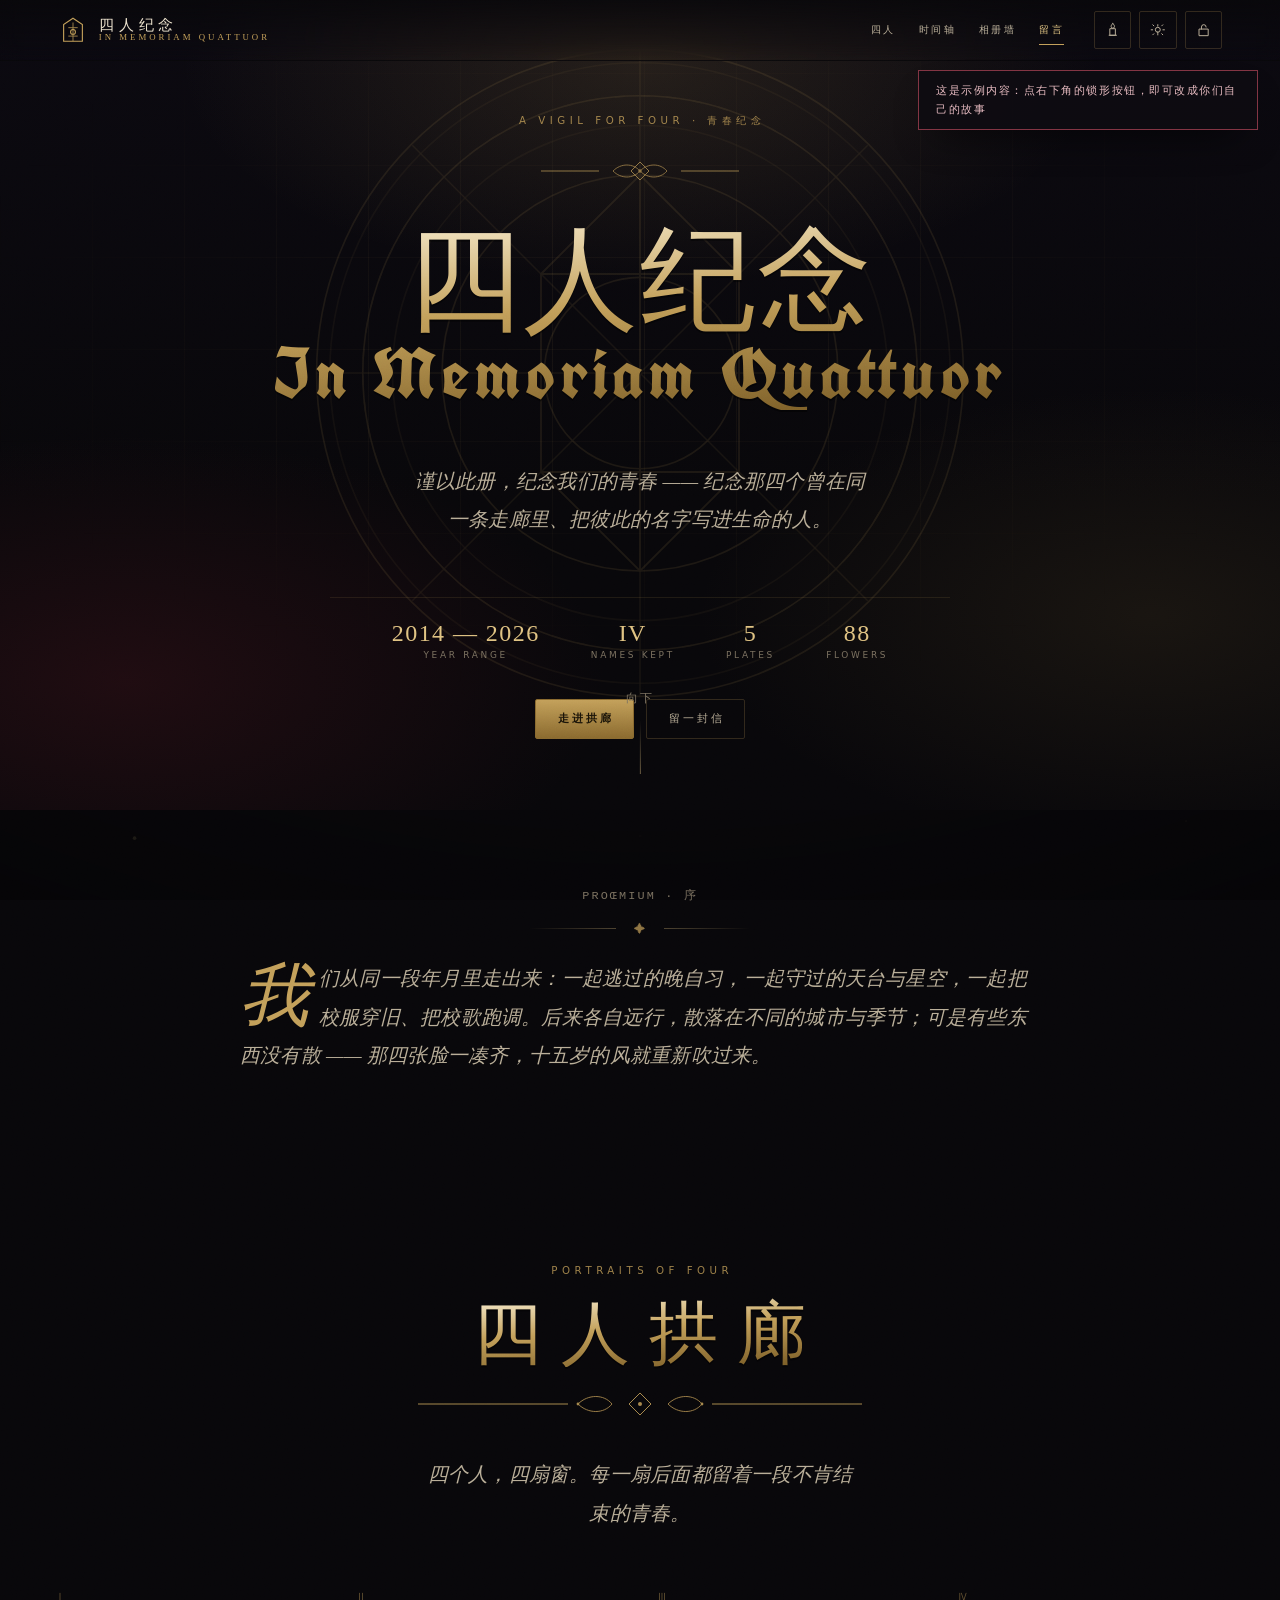
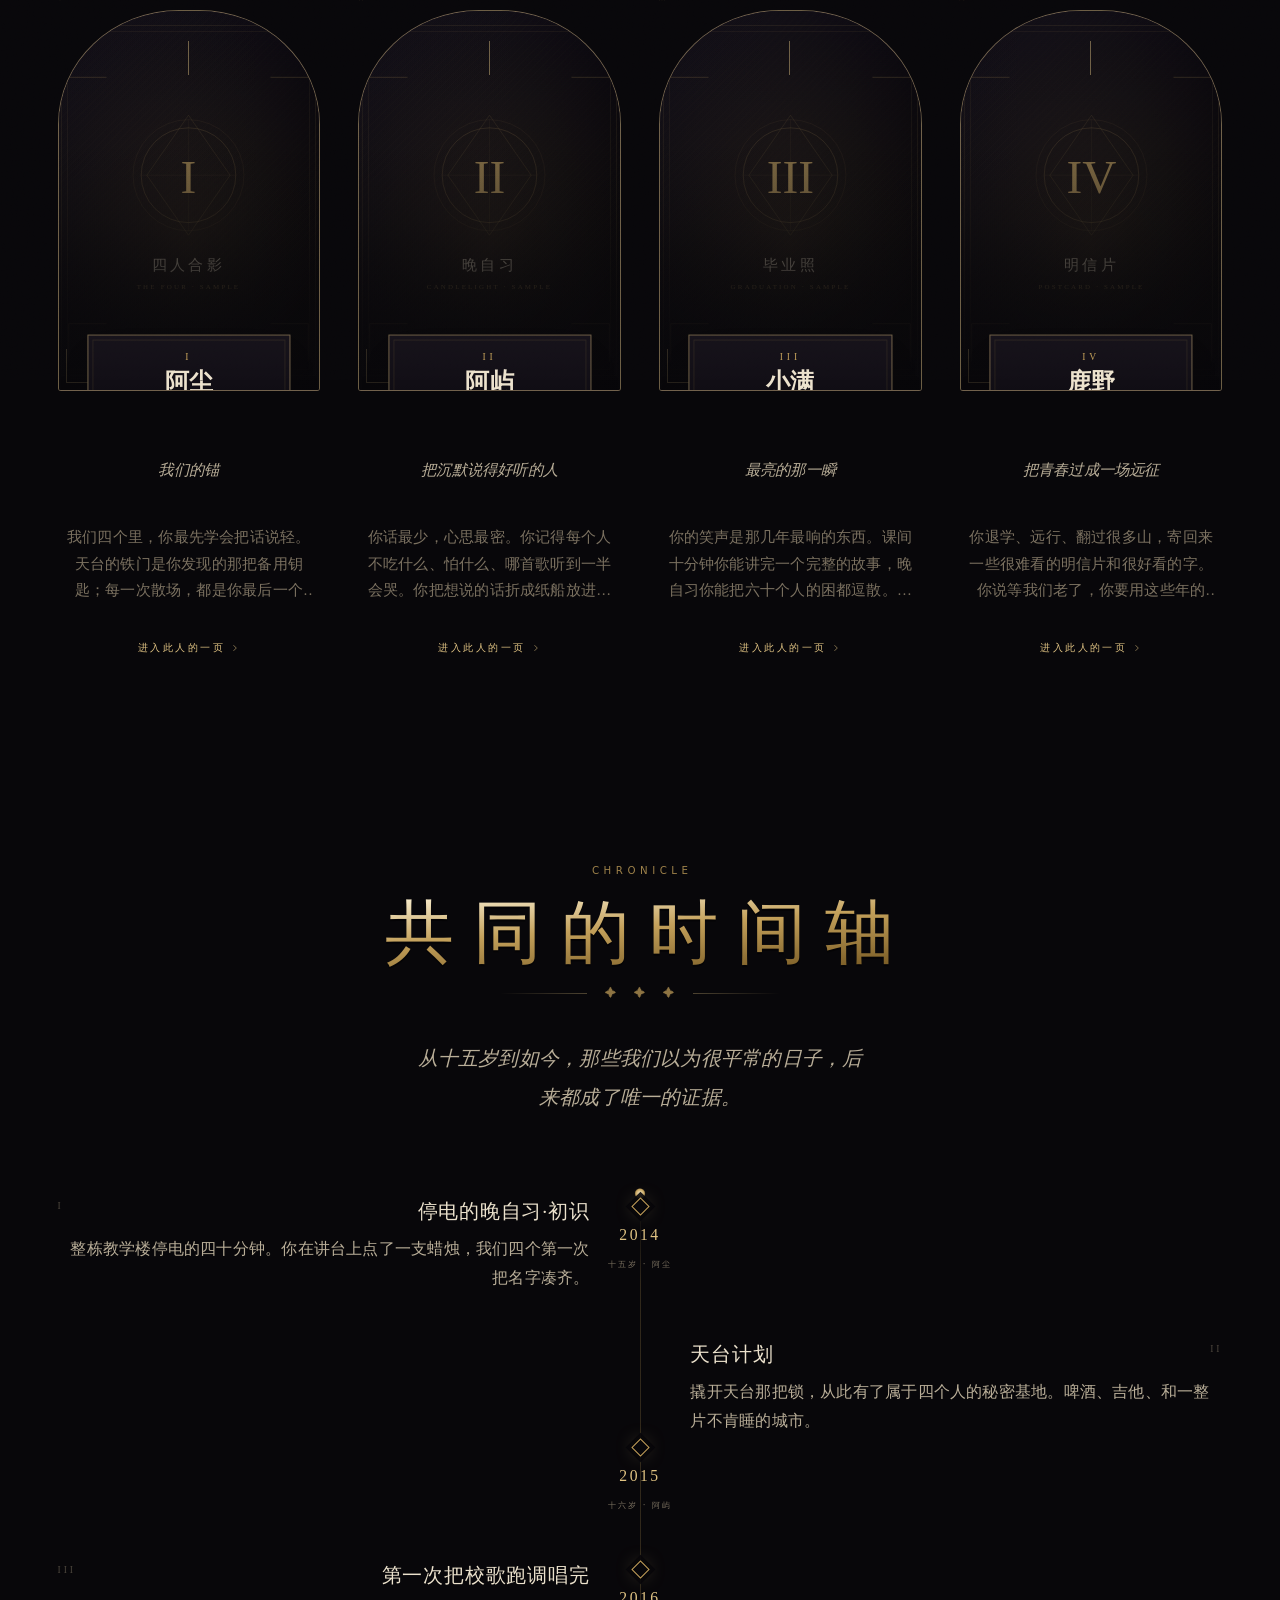
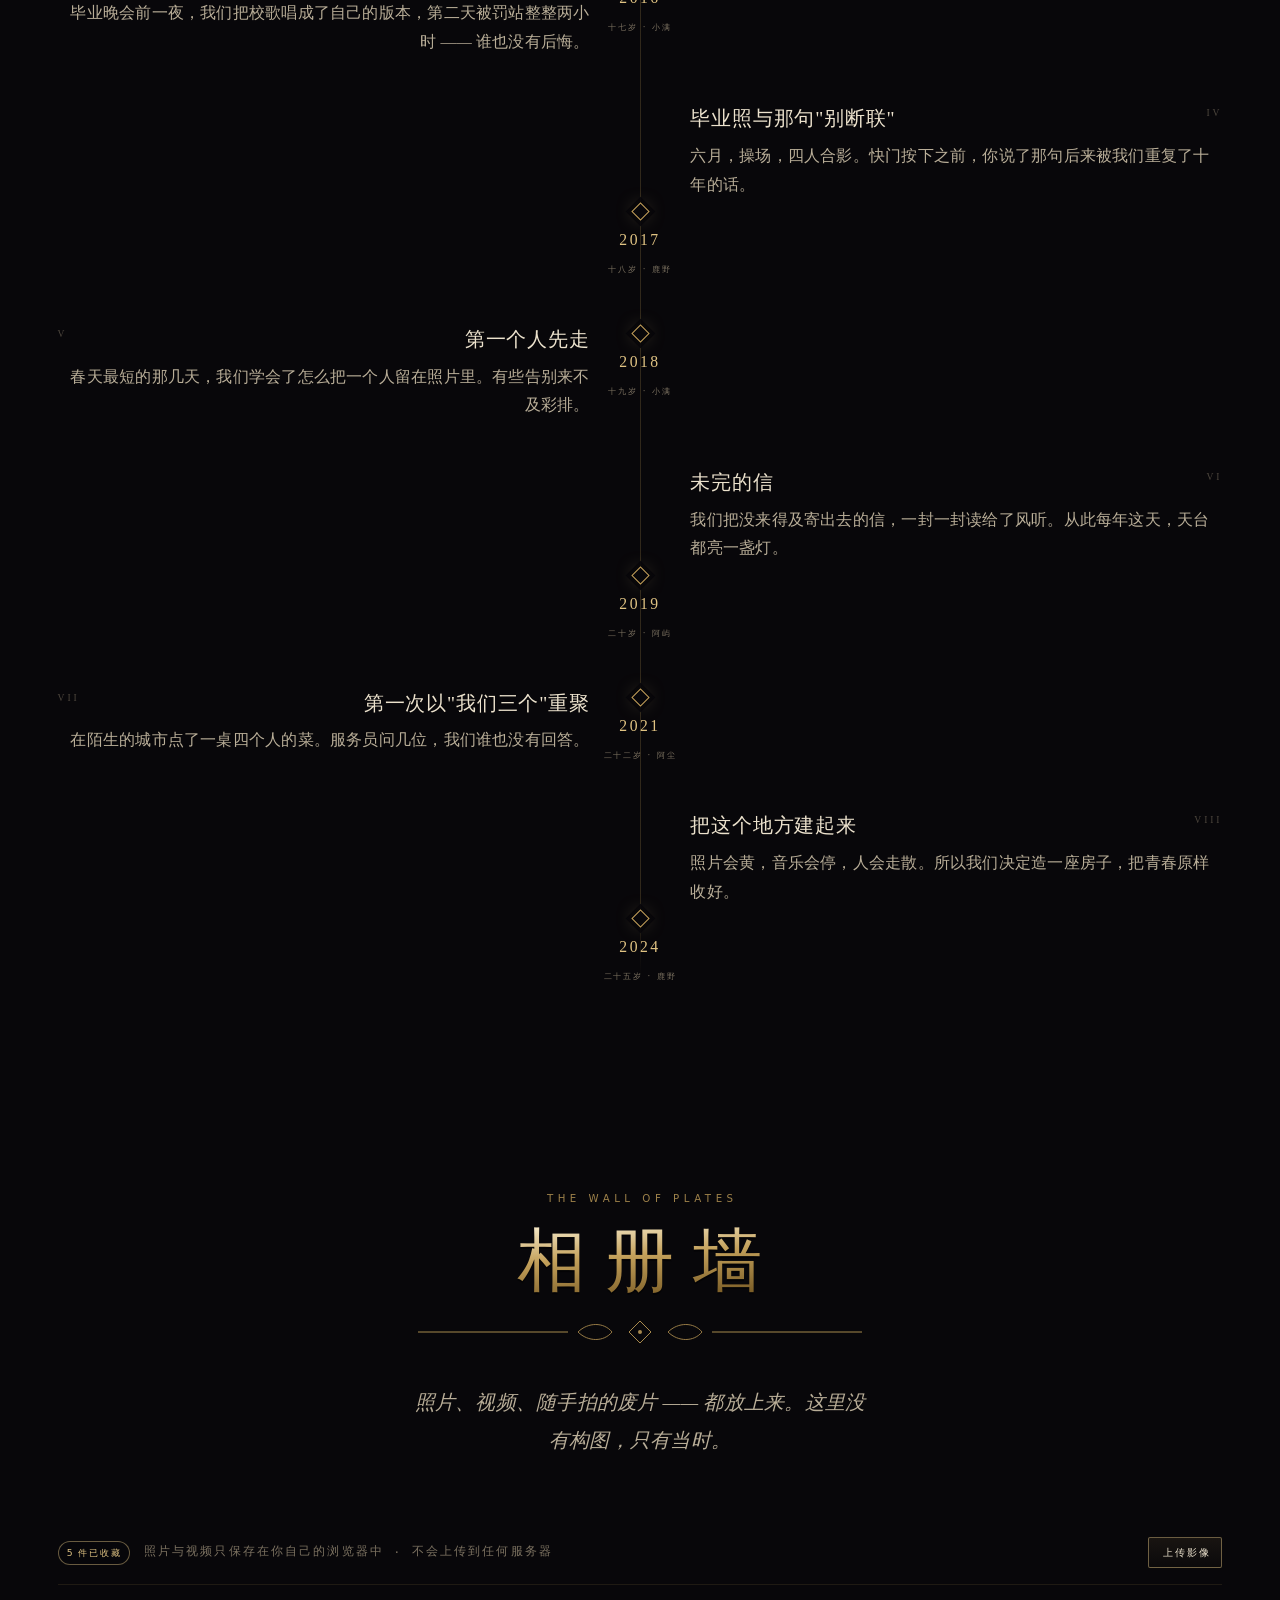
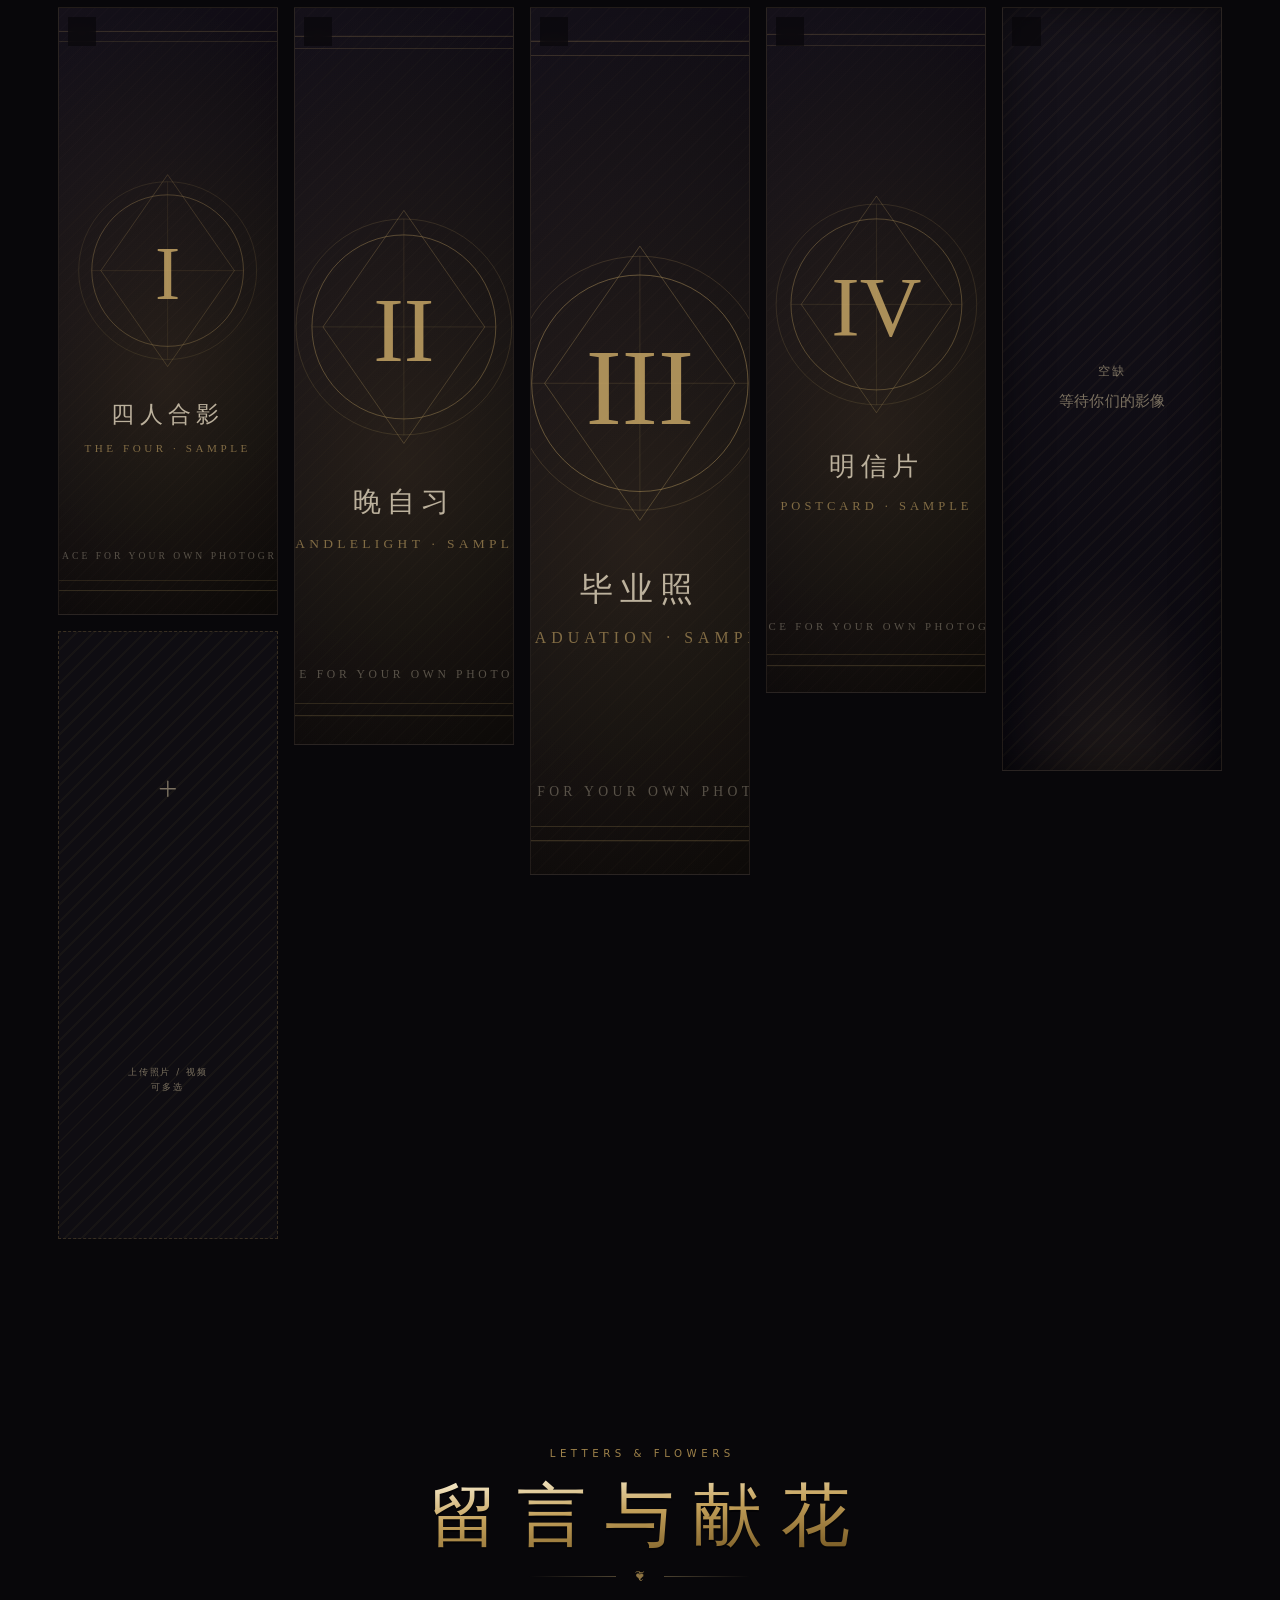
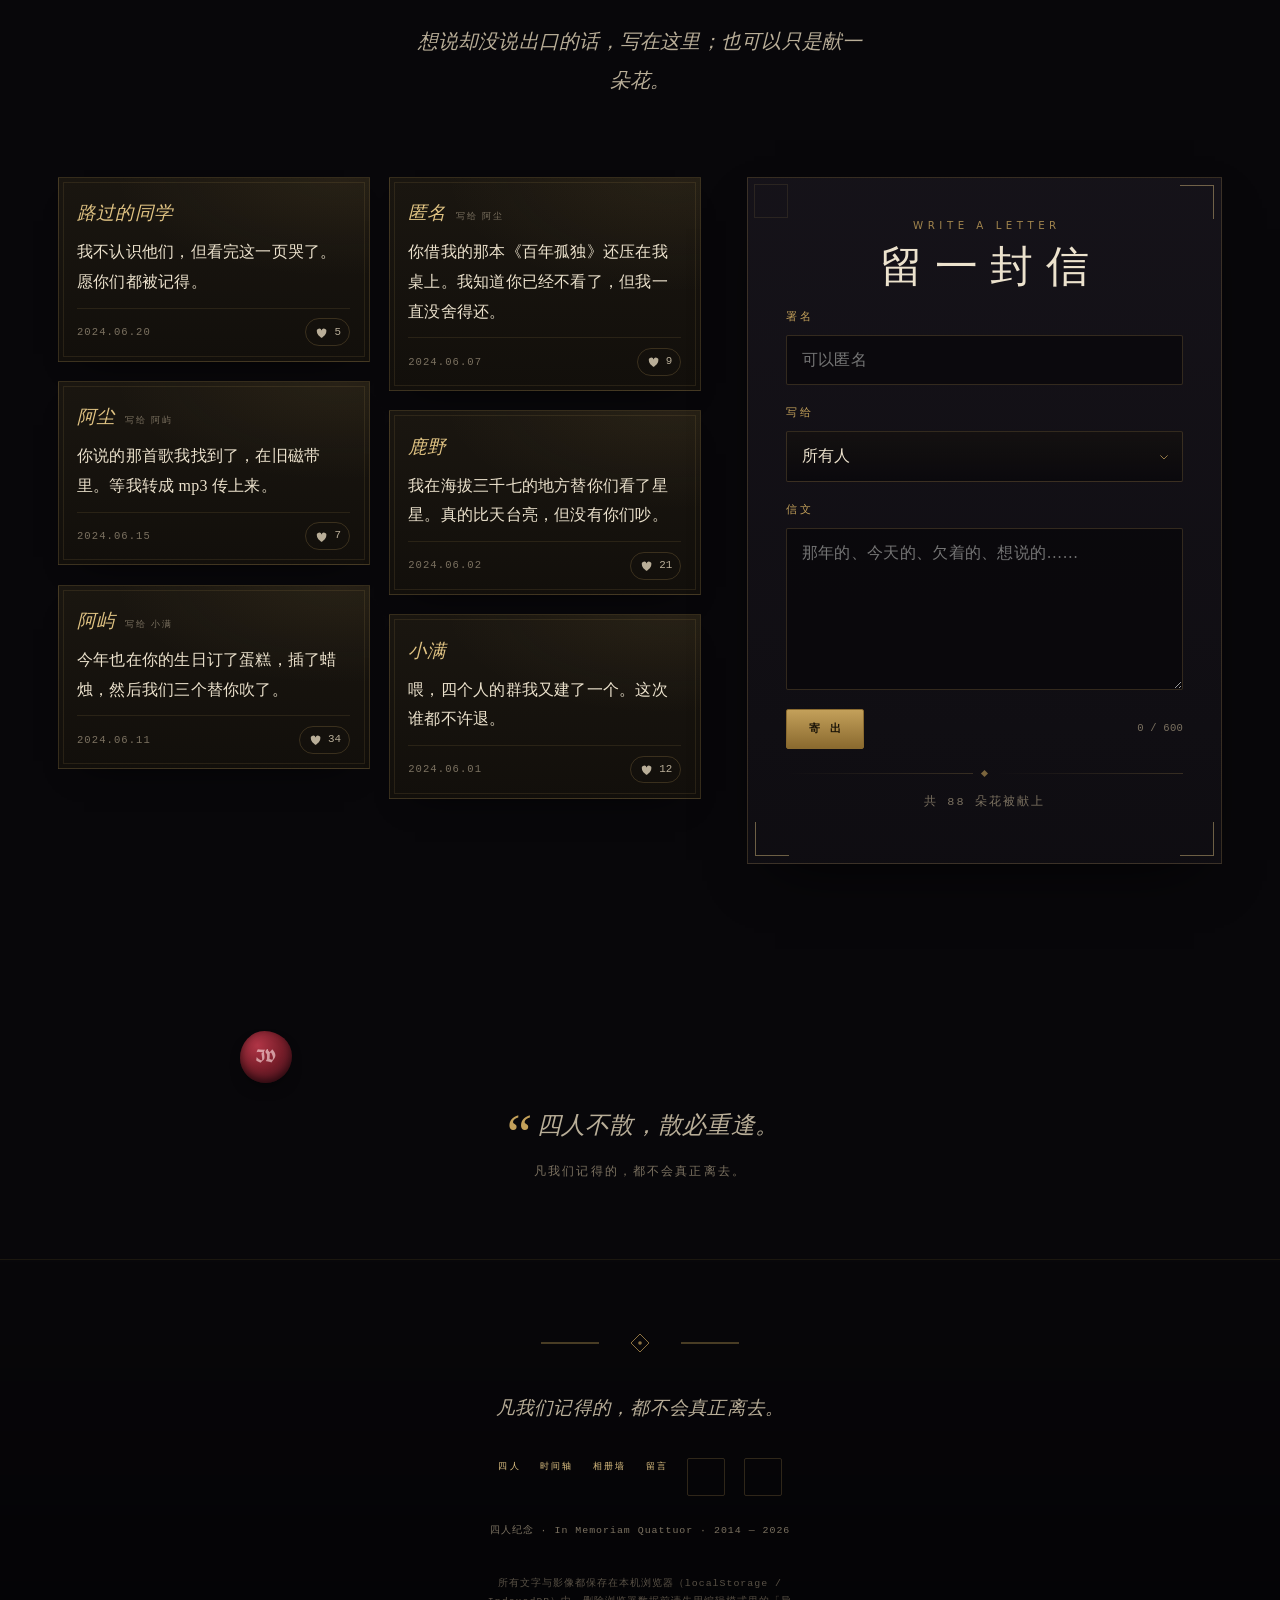
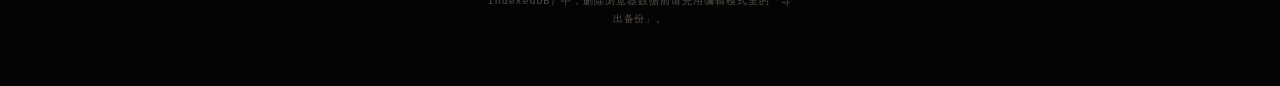
==== commit d5edc1ce: "音乐限收 mp3，「写给」跟随人名并支持自定义称呼，重做留言表单排版 · 上传音乐限定 mp3（audio/mpeg），非 mp3 给出明确提示而不是静默失败 · 「写给」选项改为按当前四人的名字动态" ====
--- a/index.html
+++ b/index.html
@@ -353,20 +353,23 @@
           <p class="eyebrow" style="text-align:center">Write a Letter</p>
           <h3 class="display display--md" style="text-align:center;margin:.5rem 0 1.2rem">留 一 封 信</h3>
           <form class="letter-form" data-letter-form autocomplete="off">
-            <div class="field__row">
-              <div class="field">
-                <label for="who">署名</label>
-                <input id="who" name="who" type="text" maxlength="24" placeholder="可以匿名">
-              </div>
-              <div class="field">
-                <label for="to">写给</label>
+            <div class="field">
+              <label for="who">署名</label>
+              <input id="who" name="who" type="text" maxlength="24" placeholder="可以匿名">
+            </div>
+
+            <div class="field">
+              <label for="to">写给</label>
+              <div class="picker" data-letter-picker>
                 <select id="to" name="to">
                   <option value="">所有人</option>
-                  <option value="p1">阿尘</option>
-                  <option value="p2">阿屿</option>
-                  <option value="p3">小满</option>
-                  <option value="p4">鹿野</option>
                 </select>
+                <span class="picker__caret" aria-hidden="true">
+                  <svg class="ico" viewBox="0 0 24 24"><path d="M7 10l5 5 5-5" fill="none" stroke="currentColor" stroke-width="1.4" stroke-linecap="round" stroke-linejoin="round"/></svg>
+                </span>
+              </div>
+              <div class="picker__custom" data-letter-custom hidden>
+                <input id="toCustom" name="toCustom" type="text" maxlength="20" placeholder="写下这个称呼：老同学 / 外婆 / 那年的同桌…">
               </div>
             </div>
             <div class="field">
--- a/assets/css/fonts.css
+++ b/assets/css/fonts.css
@@ -0,0 +1,112 @@
+/* 自动生成 —— node tools/fetch-fonts.mjs
+ * Google Fonts 的 woff2 已内联为 base64：整站离线可用，file:// 双击打开亦生效。
+ * 该文件缺失也不影响站点运行（theme.css 已声明 System 回退字体栈）。
+ */
+
+@font-face {
+  font-family: 'UnifrakturCook';
+  font-style: normal;
+  font-weight: 700;
+  font-display: swap;
+  src: url([data-uri]) format('woff2');
+  unicode-range: U+0000-00FF, U+0131, U+0152-0153, U+02BB-02BC, U+02C6, U+02DA, U+02DC, U+0304, U+0308, U+0329, U+2000-206F, U+20AC, U+2122, U+2191, U+2193, U+2212, U+2215, U+FEFF, U+FFFD;
+}
+
+@font-face {
+  font-family: 'Cormorant Garamond';
+  font-style: italic;
+  font-weight: 300;
+  font-display: swap;
+  src: url([data-uri]) format('woff2');
+  unicode-range: U+0102-0103, U+0110-0111, U+0128-0129, U+0168-0169, U+01A0-01A1, U+01AF-01B0, U+0300-0301, U+0303-0304, U+0308-0309, U+0323, U+0329, U+1EA0-1EF9, U+20AB;
+}
+
+@font-face {
+  font-family: 'Cormorant Garamond';
+  font-style: italic;
+  font-weight: 300;
+  font-display: swap;
+  src: url([data-uri]) format('woff2');
+  unicode-range: U+0100-02BA, U+02BD-02C5, U+02C7-02CC, U+02CE-02D7, U+02DD-02FF, U+0304, U+0308, U+0329, U+1D00-1DBF, U+1E00-1E9F, U+1EF2-1EFF, U+2020, U+20A0-20AB, U+20AD-20C0, U+2113, U+2C60-2C7F, U+A720-A7FF;
+}
+
+@font-face {
+  font-family: 'Cormorant Garamond';
+  font-style: italic;
+  font-weight: 400;
+  font-display: swap;
+  src: url([data-uri]) format('woff2');
+  unicode-range: U+0102-0103, U+0110-0111, U+0128-0129, U+0168-0169, U+01A0-01A1, U+01AF-01B0, U+0300-0301, U+0303-0304, U+0308-0309, U+0323, U+0329, U+1EA0-1EF9, U+20AB;
+}
+
+@font-face {
+  font-family: 'Cormorant Garamond';
+  font-style: italic;
+  font-weight: 400;
+  font-display: swap;
+  src: url([data-uri]) format('woff2');
+  unicode-range: U+0100-02BA, U+02BD-02C5, U+02C7-02CC, U+02CE-02D7, U+02DD-02FF, U+0304, U+0308, U+0329, U+1D00-1DBF, U+1E00-1E9F, U+1EF2-1EFF, U+2020, U+20A0-20AB, U+20AD-20C0, U+2113, U+2C60-2C7F, U+A720-A7FF;
+}
+
+@font-face {
+  font-family: 'Cormorant Garamond';
+  font-style: normal;
+  font-weight: 300;
+  font-display: swap;
+  src: url([data-uri]) format('woff2');
+  unicode-range: U+0102-0103, U+0110-0111, U+0128-0129, U+0168-0169, U+01A0-01A1, U+01AF-01B0, U+0300-0301, U+0303-0304, U+0308-0309, U+0323, U+0329, U+1EA0-1EF9, U+20AB;
+}
+
+@font-face {
+  font-family: 'Cormorant Garamond';
+  font-style: normal;
+  font-weight: 300;
+  font-display: swap;
+  src: url([data-uri]) format('woff2');
+  unicode-range: U+0100-02BA, U+02BD-02C5, U+02C7-02CC, U+02CE-02D7, U+02DD-02FF, U+0304, U+0308, U+0329, U+1D00-1DBF, U+1E00-1E9F, U+1EF2-1EFF, U+2020, U+20A0-20AB, U+20AD-20C0, U+2113, U+2C60-2C7F, U+A720-A7FF;
+}
+
+@font-face {
+  font-family: 'Cormorant Garamond';
+  font-style: normal;
+  font-weight: 400;
+  font-display: swap;
+  src: url([data-uri]) format('woff2');
+  unicode-range: U+0102-0103, U+0110-0111, U+0128-0129, U+0168-0169, U+01A0-01A1, U+01AF-01B0, U+0300-0301, U+0303-0304, U+0308-0309, U+0323, U+0329, U+1EA0-1EF9, U+20AB;
+}
+
+@font-face {
+  font-family: 'Cormorant Garamond';
+  font-style: normal;
+  font-weight: 400;
+  font-display: swap;
+  src: url([data-uri]) format('woff2');
+  unicode-range: U+0100-02BA, U+02BD-02C5, U+02C7-02CC, U+02CE-02D7, U+02DD-02FF, U+0304, U+0308, U+0329, U+1D00-1DBF, U+1E00-1E9F, U+1EF2-1EFF, U+2020, U+20A0-20AB, U+20AD-20C0, U+2113, U+2C60-2C7F, U+A720-A7FF;
+}
+
+@font-face {
+  font-family: 'Cormorant Garamond';
+  font-style: normal;
+  font-weight: 600;
+  font-display: swap;
+  src: url([data-uri]) format('woff2');
+  unicode-range: U+0102-0103, U+0110-0111, U+0128-0129, U+0168-0169, U+01A0-01A1, U+01AF-01B0, U+0300-0301, U+0303-0304, U+0308-0309, U+0323, U+0329, U+1EA0-1EF9, U+20AB;
+}
+
+@font-face {
+  font-family: 'Cormorant Garamond';
+  font-style: normal;
+  font-weight: 600;
+  font-display: swap;
+  src: url([data-uri]